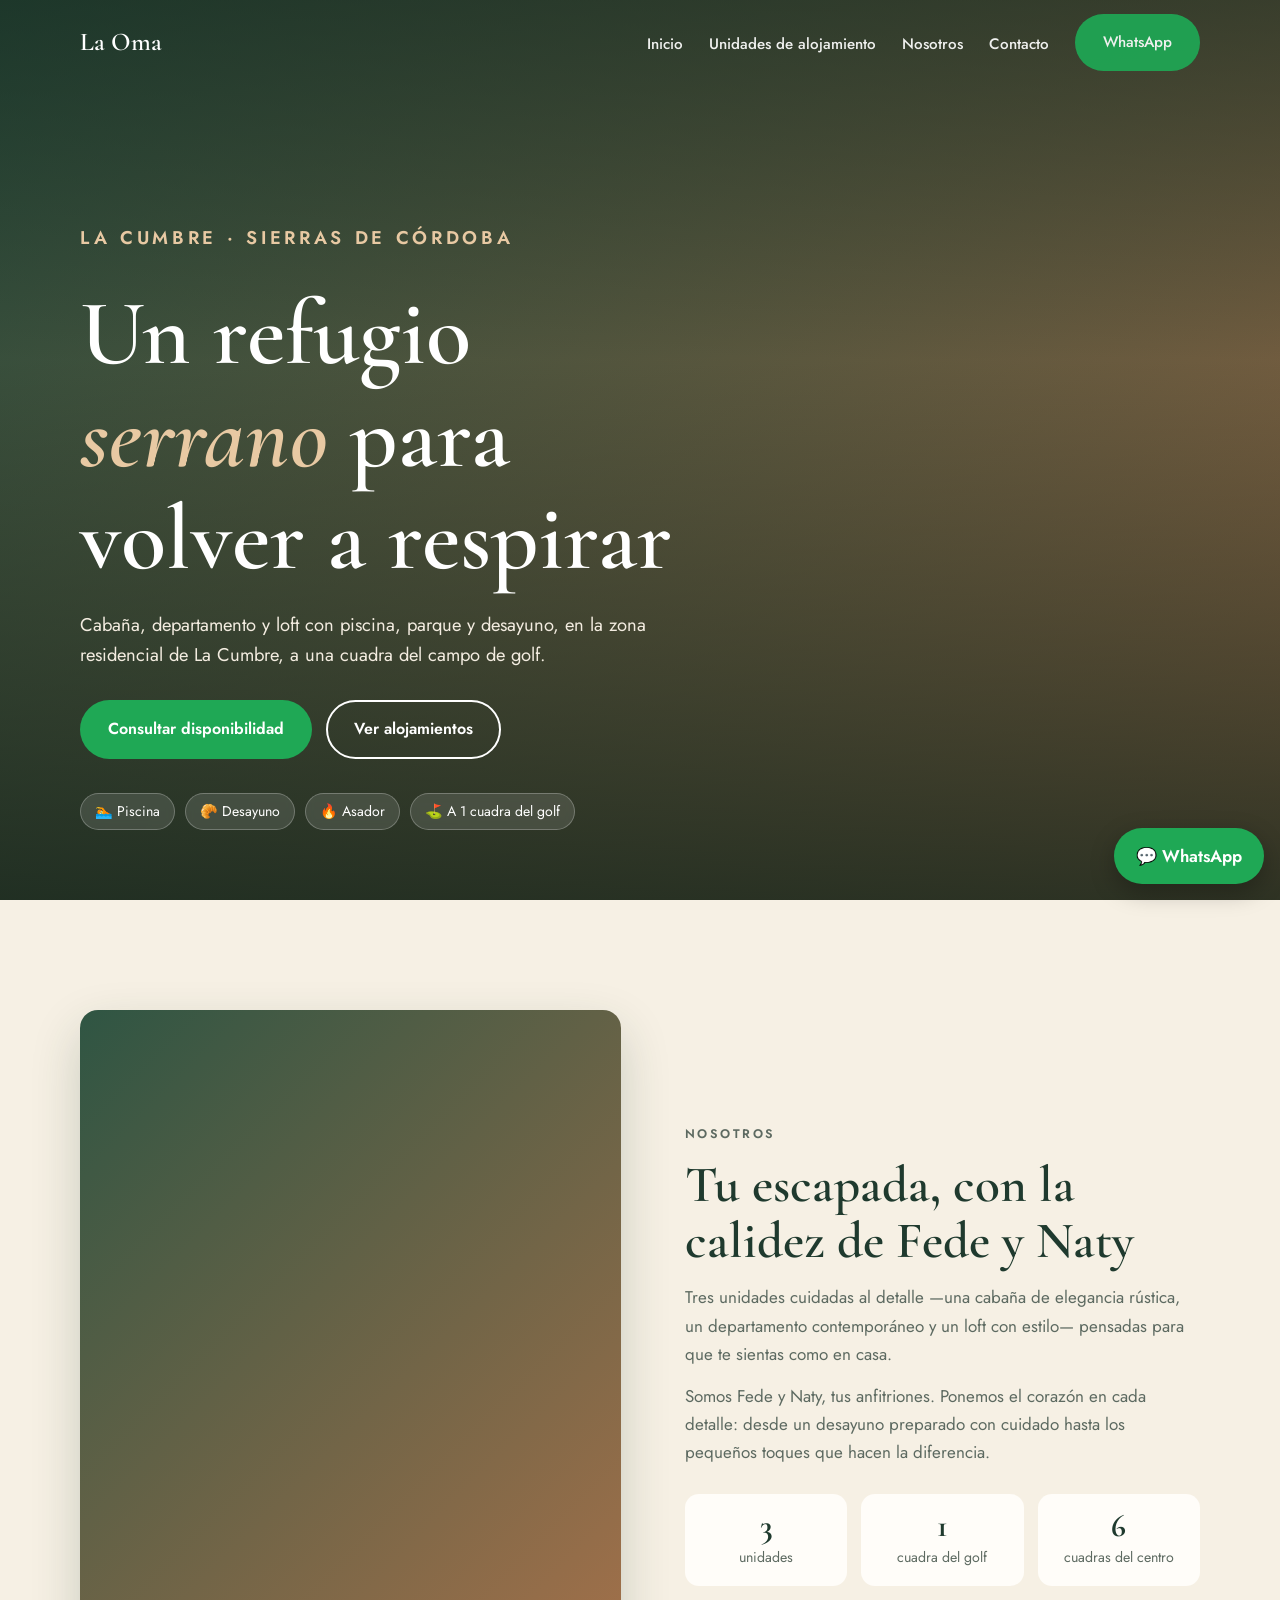
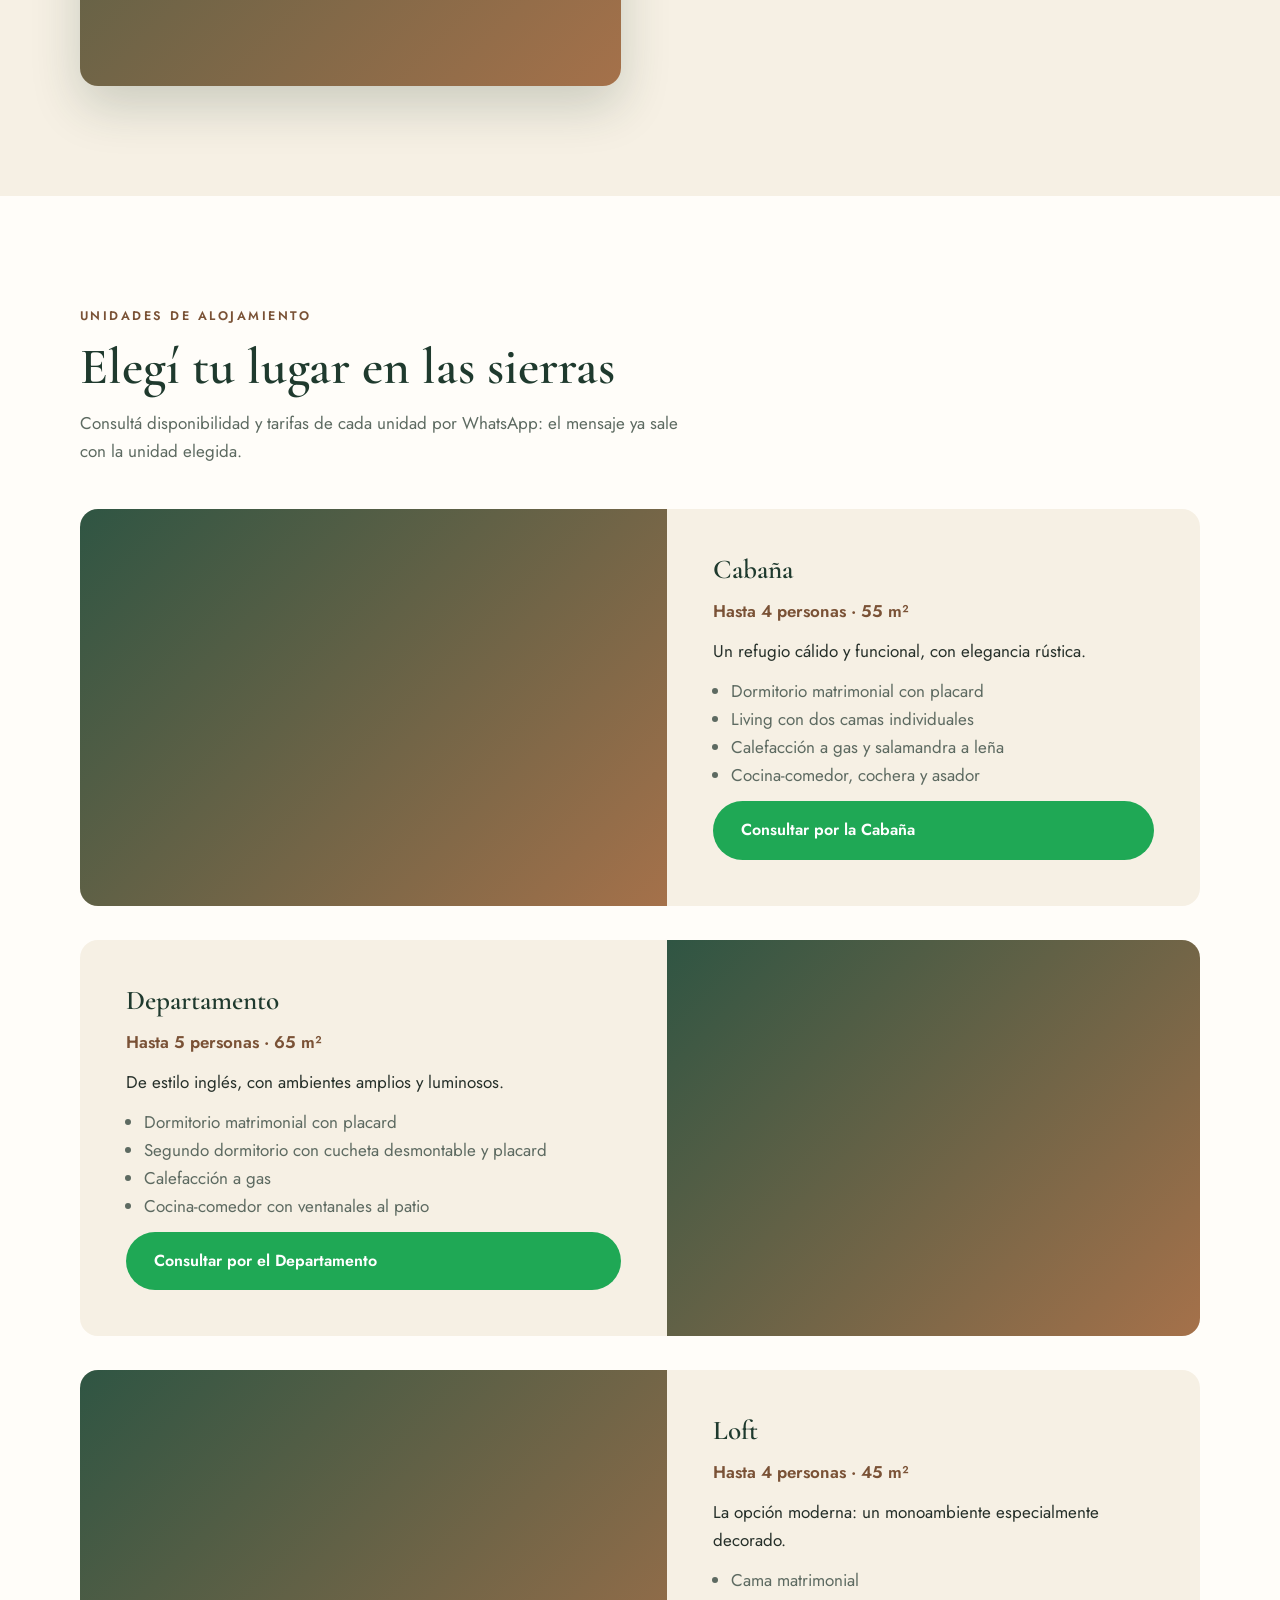
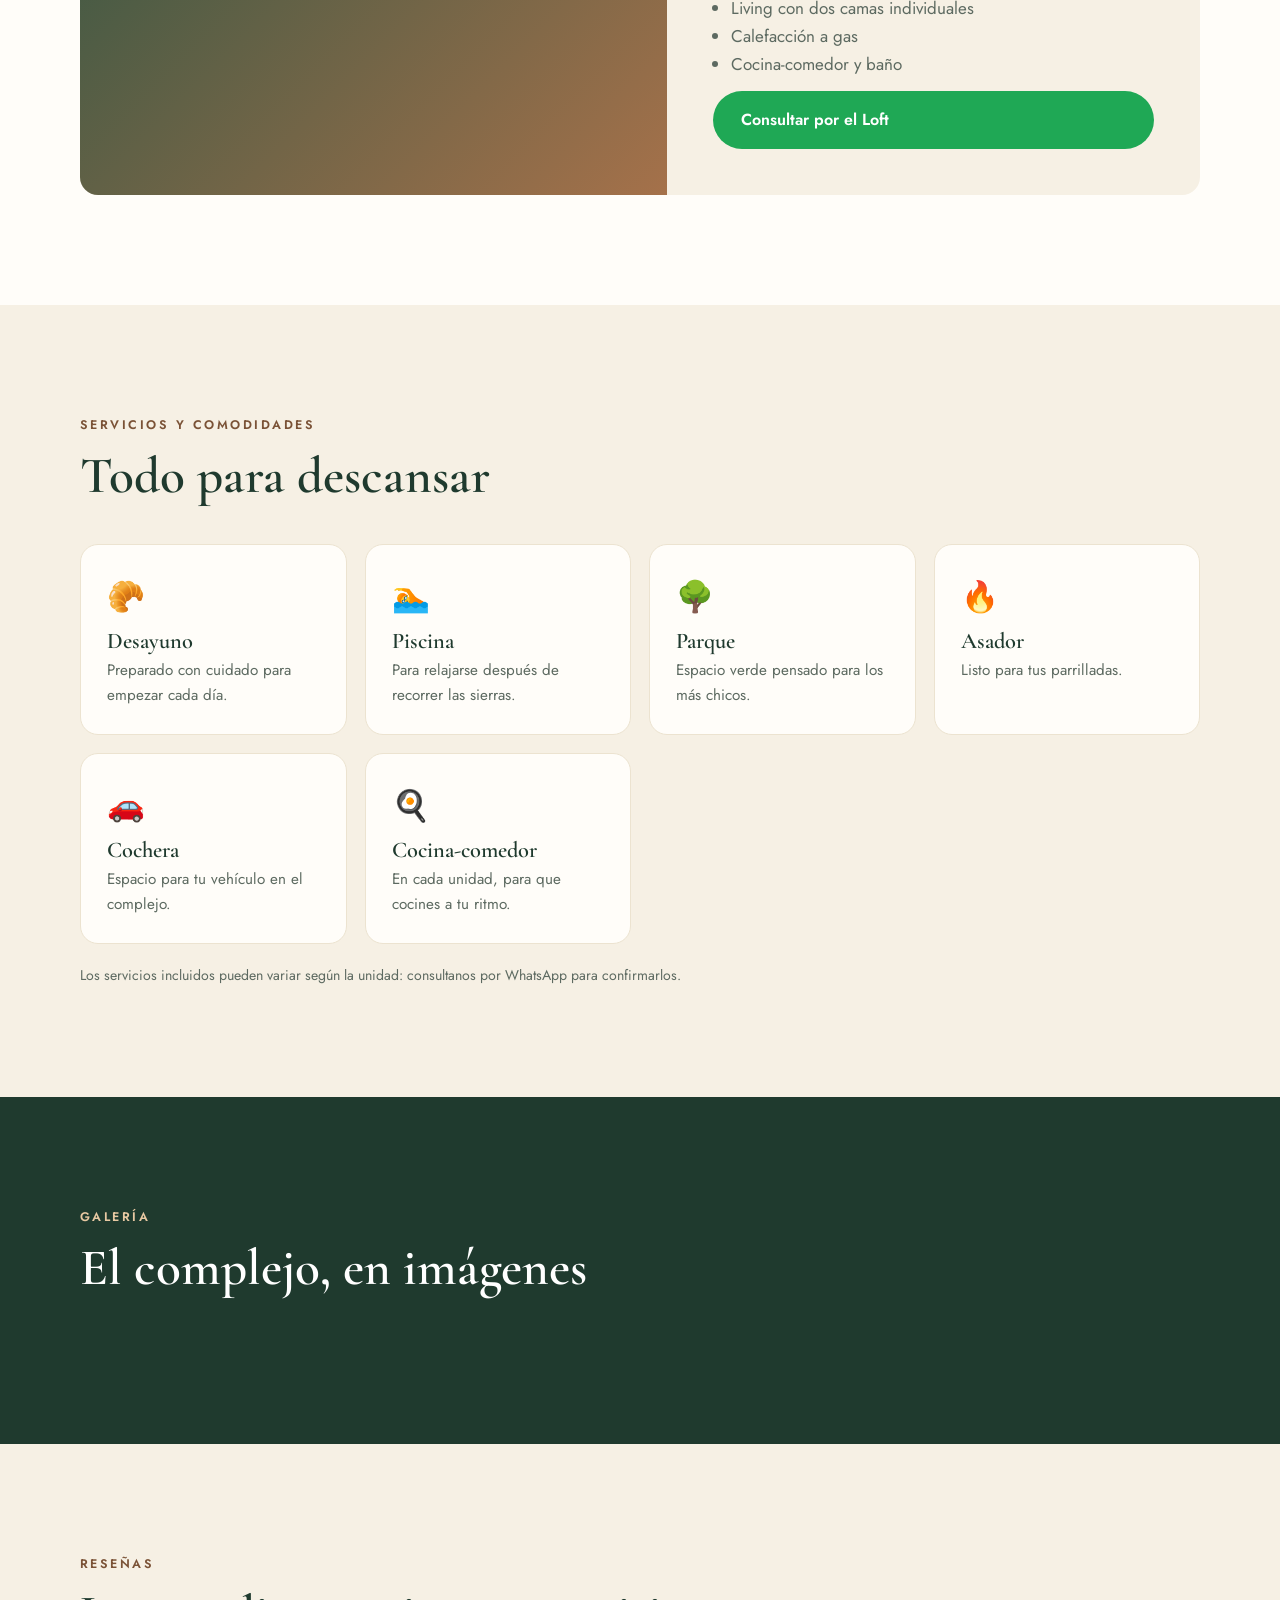
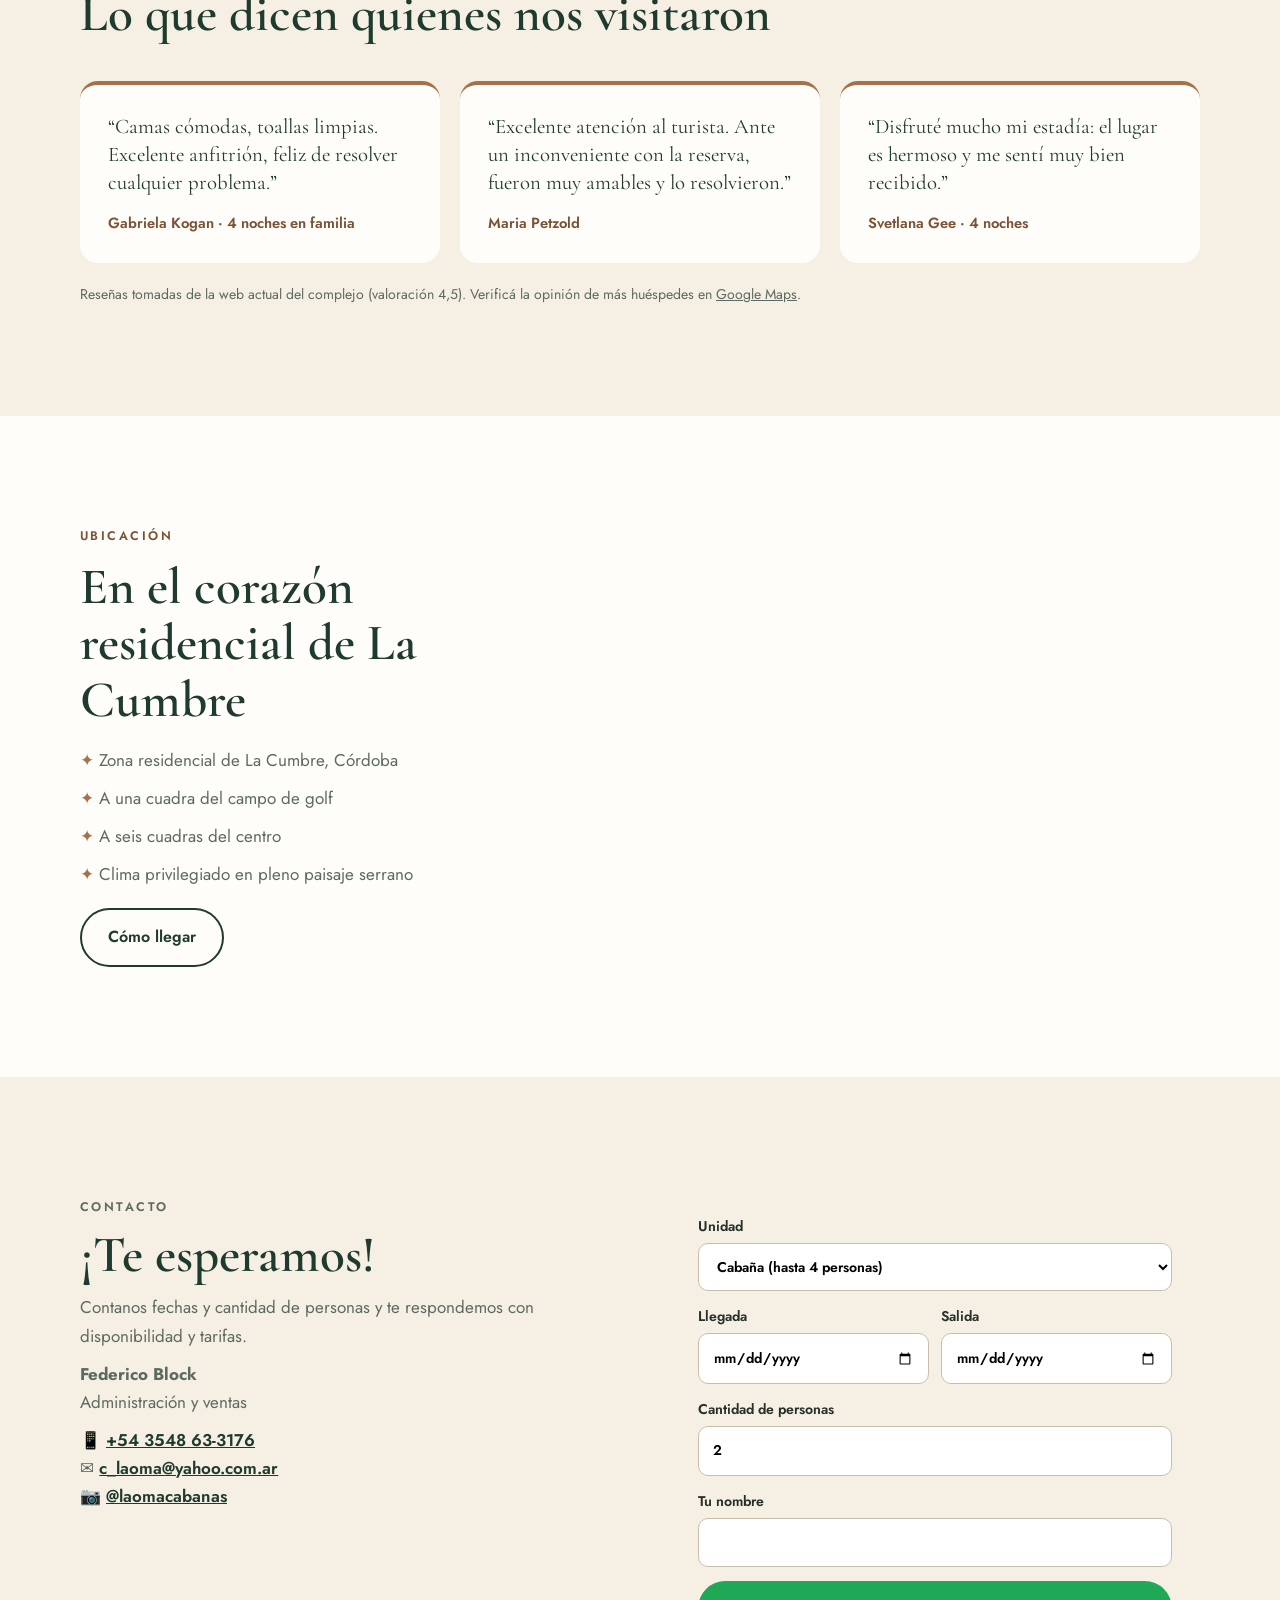
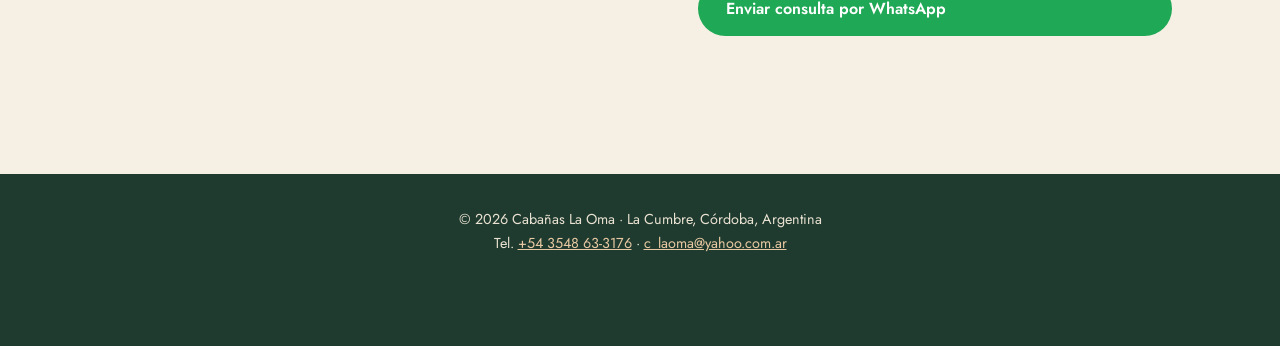
==== index.html @ 8ed92c82 "Add files via upload" ====
<!DOCTYPE html>
<html lang="es-AR">
<head>
<meta charset="utf-8">
<meta name="viewport" content="width=device-width, initial-scale=1">
<title>Cabañas La Oma | Cabañas, departamento y loft en La Cumbre, Córdoba</title>
<meta name="description" content="Cabañas La Oma: cabaña, departamento y loft con piscina, parque, asador y desayuno en La Cumbre, Sierras de Córdoba. A una cuadra del campo de golf. Consultá disponibilidad por WhatsApp.">
<link rel="canonical" href="https://www.xn--cabaaslaoma-4db.com/">
<meta name="theme-color" content="#1f3a2e">
<meta property="og:type" content="website"><meta property="og:locale" content="es_AR">
<meta property="og:title" content="Cabañas La Oma – La Cumbre, Córdoba">
<meta property="og:description" content="Un refugio serrano a una cuadra del golf. Cabaña, departamento y loft con piscina, parque y desayuno.">
<meta property="og:image" content="https://www.xn--cabaaslaoma-4db.com/images/img_4.jpg">
<link rel="preconnect" href="https://fonts.googleapis.com"><link rel="preconnect" href="https://fonts.gstatic.com" crossorigin>
<link href="https://fonts.googleapis.com/css2?family=Cormorant+Garamond:ital,wght@0,500;0,600;1,500&family=Jost:wght@400;500;600&display=swap" rel="stylesheet">
<script type="application/ld+json">
{"@context":"https://schema.org","@type":"LodgingBusiness","name":"Cabañas La Oma","url":"https://www.xn--cabaaslaoma-4db.com/","telephone":"+543548633176","email":"c_laoma@yahoo.com.ar","image":"https://www.xn--cabaaslaoma-4db.com/images/img_4.jpg","description":"Cabaña, departamento y loft con piscina, parque y desayuno en La Cumbre, Córdoba.","address":{"@type":"PostalAddress","addressLocality":"La Cumbre","addressRegion":"Córdoba","addressCountry":"AR"},"geo":{"@type":"GeoCoordinates","latitude":-30.98619,"longitude":-64.48727},"sameAs":["https://www.instagram.com/laomacabanas/"],"amenityFeature":[{"@type":"LocationFeatureSpecification","name":"Piscina","value":true},{"@type":"LocationFeatureSpecification","name":"Desayuno","value":true},{"@type":"LocationFeatureSpecification","name":"Parque para niños","value":true},{"@type":"LocationFeatureSpecification","name":"Asador","value":true},{"@type":"LocationFeatureSpecification","name":"Cochera","value":true}]}
</script>
<style>
:root{--forest:#1f3a2e;--forest2:#2f5543;--cream:#f6f0e4;--cream2:#ece3d0;--white:#fffdf9;--earth:#a5714a;--earth2:#7a5236;--ink:#26302a;--muted:#5d6a61;--r:18px;--serif:'Cormorant Garamond',Georgia,serif;--sans:'Jost',system-ui,-apple-system,Segoe UI,sans-serif}
@media(prefers-color-scheme:dark){:root{--cream:#f6f0e4;--white:#fffdf9;--ink:#26302a}}
*{box-sizing:border-box;margin:0}html{scroll-behavior:smooth;scroll-padding-top:70px}
body{font-family:var(--sans);color:var(--ink);background:var(--cream);line-height:1.65;font-size:17px;-webkit-font-smoothing:antialiased}
img{max-width:100%;display:block}a{color:inherit}
.wrap{width:min(1120px,100% - 40px);margin-inline:auto}
section{padding:clamp(56px,9vw,110px) 0}
h1,h2,h3{font-family:var(--serif);font-weight:600;line-height:1.1;color:var(--forest)}
h2{font-size:clamp(2.1rem,5vw,3.2rem)}h3{font-size:1.7rem}
.eyebrow{font-size:.78rem;letter-spacing:.2em;text-transform:uppercase;color:var(--earth2);font-weight:600;margin-bottom:12px}
.lead{color:var(--muted);max-width:60ch;margin-top:14px}
.skip{position:absolute;left:-999px;top:8px;background:var(--white);padding:8px 14px;border-radius:8px;z-index:100}.skip:focus{left:8px}
:focus-visible{outline:3px solid var(--earth);outline-offset:3px}
/* photo boxes w/ graceful fallback */
.ph{background:linear-gradient(135deg,var(--forest2),var(--earth));position:relative;overflow:hidden}
.ph img{width:100%;height:100%;object-fit:cover}
/* header */
header{position:fixed;inset:0 0 auto;z-index:50;transition:.3s;padding:14px 0}
header.solid{background:rgba(31,58,46,.96);backdrop-filter:blur(8px);padding:8px 0;box-shadow:0 2px 18px #0003}
.nav{display:flex;align-items:center;justify-content:space-between;color:#fff}
.brand{font-family:var(--serif);font-size:1.6rem;font-weight:600;text-decoration:none;color:#fff;display:flex;align-items:center;gap:10px}
.brand img{height:40px;width:auto}
.menu{display:flex;gap:26px;list-style:none;padding:0;align-items:center}
.menu a{text-decoration:none;font-size:.95rem;font-weight:500;color:#fff;opacity:.92}.menu a:hover{opacity:1;text-decoration:underline;text-underline-offset:6px}
.burger{display:none;background:none;border:0;color:#fff;font-size:1.9rem;cursor:pointer;padding:6px 10px}
.btn{display:inline-flex;align-items:center;gap:9px;padding:14px 26px;border-radius:999px;text-decoration:none;font-weight:600;font-size:1rem;border:2px solid transparent;cursor:pointer;font-family:inherit;transition:.25s}
.btn-wa{background:#1fa855;color:#fff}.btn-wa:hover{background:#178a45;transform:translateY(-2px)}
.btn-line{border-color:#fff;color:#fff}.btn-line:hover{background:#fff;color:var(--forest)}
.btn-dark{border-color:var(--forest);color:var(--forest)}.btn-dark:hover{background:var(--forest);color:#fff}
@media(max-width:820px){.burger{display:block}
.menu{position:fixed;inset:0 0 auto;top:0;background:var(--forest);flex-direction:column;padding:90px 0 36px;gap:20px;transform:translateY(-105%);transition:.35s;font-size:1.2rem}
.menu.open{transform:none}.menu a{font-size:1.2rem}.burger{position:relative;z-index:60}}
/* hero */
.hero{min-height:100svh;display:grid;align-items:end;color:#fff;padding:0;background:var(--forest)}
.hero .ph{position:absolute;inset:0}
.hero .ph::after{content:"";position:absolute;inset:0;background:linear-gradient(180deg,#11231a99 0%,#11231a33 40%,#11231acc 100%)}
.hero .wrap{position:relative;padding:130px 0 70px}
.hero h1{color:#fff;font-size:clamp(2.8rem,9vw,5.8rem);max-width:14ch}
.hero h1 em{color:#e8c9a3}
.hero p{max-width:52ch;margin:20px 0 30px;font-size:1.15rem;color:#f3ece0}
.cta{display:flex;flex-wrap:wrap;gap:14px}
.badges{display:flex;flex-wrap:wrap;gap:10px;margin-top:34px;font-size:.88rem}
.badges span{background:#ffffff1f;border:1px solid #ffffff40;padding:6px 14px;border-radius:99px;backdrop-filter:blur(4px)}
/* about */
.about{display:grid;grid-template-columns:1.05fr 1fr;gap:clamp(28px,5vw,70px);align-items:center}
.about .ph{border-radius:var(--r);aspect-ratio:4/5;box-shadow:0 20px 50px #1f3a2e33}
.about p{margin-top:14px;color:var(--muted)}
.facts{display:grid;grid-template-columns:repeat(3,1fr);gap:14px;margin-top:28px}
.facts div{background:var(--white);border-radius:14px;padding:16px;text-align:center}
.facts b{display:block;font-family:var(--serif);font-size:2rem;color:var(--forest);line-height:1}
.facts small{color:var(--muted)}
@media(max-width:820px){.about{grid-template-columns:1fr}.about .ph{aspect-ratio:4/3}}
/* units */
.units{background:var(--white)}
.ugrid{display:grid;gap:34px;margin-top:44px}
.unit{display:grid;grid-template-columns:1.1fr 1fr;background:var(--cream);border-radius:var(--r);overflow:hidden}
.unit:nth-child(even) .ph{order:2}
.unit .ph{min-height:340px}
.unit .body{padding:clamp(24px,4vw,46px);display:flex;flex-direction:column;gap:12px;justify-content:center}
.chips{display:flex;flex-wrap:wrap;gap:8px;list-style:none;padding:0}
.chips li{background:var(--white);border:1px solid var(--cream2);border-radius:99px;padding:4px 13px;font-size:.88rem}
.cap{font-weight:600;color:var(--earth2)}
.unit ul.feat{padding-left:18px;color:var(--muted)}
@media(max-width:820px){.unit{grid-template-columns:1fr}.unit:nth-child(even) .ph{order:0}.unit .ph{min-height:250px}}
/* services */
.sgrid{display:grid;grid-template-columns:repeat(auto-fit,minmax(210px,1fr));gap:18px;margin-top:40px}
.s{background:var(--white);border-radius:var(--r);padding:26px;border:1px solid var(--cream2)}
.s i{font-style:normal;font-size:1.9rem;display:block;margin-bottom:8px}
.s h3{font-size:1.4rem;margin-bottom:4px}.s p{color:var(--muted);font-size:.95rem}
/* gallery */
.gal{background:var(--forest);color:#fff}.gal h2{color:#fff}.gal .eyebrow{color:#e8c9a3}
.ggrid{columns:3 220px;column-gap:14px;margin-top:38px}
.ggrid button{display:block;width:100%;margin:0 0 14px;padding:0;border:0;border-radius:14px;overflow:hidden;cursor:zoom-in;break-inside:avoid;min-height:150px;transition:.3s}
.ggrid button:hover{transform:scale(1.02)}
.ggrid img{width:100%;height:auto}
.lb{position:fixed;inset:0;background:#0b1510f2;z-index:200;display:none;align-items:center;justify-content:center;padding:20px}
.lb.on{display:flex}.lb img{max-height:86vh;max-width:100%;border-radius:10px}
.lb button{position:absolute;background:#ffffff22;color:#fff;border:0;width:50px;height:50px;border-radius:50%;font-size:1.6rem;cursor:pointer}
.lb .x{top:16px;right:16px}.lb .p{left:12px}.lb .n{right:12px}
/* reviews */
.rgrid{display:grid;grid-template-columns:repeat(auto-fit,minmax(260px,1fr));gap:20px;margin-top:38px}
blockquote{background:var(--white);border-radius:var(--r);padding:28px;border-top:4px solid var(--earth)}
blockquote p{font-family:var(--serif);font-size:1.3rem;line-height:1.35;color:var(--forest)}
blockquote cite{display:block;margin-top:14px;font-style:normal;font-weight:600;font-size:.92rem;color:var(--earth2)}
.note{font-size:.88rem;color:var(--muted);margin-top:20px}
/* location + contact */
.loc{display:grid;grid-template-columns:1fr 1.2fr;gap:36px;align-items:stretch}
.loc iframe{width:100%;min-height:380px;height:100%;border:0;border-radius:var(--r)}
.loc ul{list-style:none;padding:0;margin-top:18px;display:grid;gap:10px;color:var(--muted)}
.loc li::before{content:"✦ ";color:var(--earth)}
@media(max-width:820px){.loc{grid-template-columns:1fr}}
.contact{background:var(--white)}
.cwrap{display:grid;grid-template-columns:1fr 1fr;gap:clamp(28px,5vw,60px)}
form{display:grid;gap:14px;background:var(--cream);padding:28px;border-radius:var(--r)}
label{font-size:.88rem;font-weight:600;display:grid;gap:5px}
input,select{font:inherit;padding:12px 14px;border:1px solid #c9bfa9;border-radius:10px;background:#fff;width:100%}
.row{display:grid;grid-template-columns:1fr 1fr;gap:12px}
.info p{margin:10px 0;color:var(--muted)}.info a{color:var(--forest);font-weight:600}
@media(max-width:820px){.cwrap{grid-template-columns:1fr}}
footer{background:var(--forest);color:#e9e2d2;padding:34px 0 90px;text-align:center;font-size:.9rem}
footer a{color:#e8c9a3}
.fab{position:fixed;right:16px;bottom:16px;z-index:60;background:#1fa855;color:#fff;border-radius:99px;padding:14px 22px;font-weight:600;text-decoration:none;box-shadow:0 8px 24px #0004;display:flex;gap:8px;align-items:center}
/* reveal */
.rv{opacity:0;transform:translateY(24px);transition:opacity .8s,transform .8s}.rv.in{opacity:1;transform:none}
@media(prefers-reduced-motion:reduce){*{transition:none!important;scroll-behavior:auto!important}.rv{opacity:1;transform:none}}
</style>
</head>
<body>
<a class="skip" href="#main">Saltar al contenido</a>
<header id="hd"><div class="wrap nav">
<a class="brand" href="#inicio" aria-label="Cabañas La Oma, inicio"><img src="images/img_15.png" alt="" onerror="this.remove()">La Oma</a>
<button class="burger" id="bg" aria-label="Abrir menú" aria-expanded="false" aria-controls="mn">☰</button>
<ul class="menu" id="mn">
<li><a href="#inicio">Inicio</a></li><li><a href="#unidades">Unidades de alojamiento</a></li><li><a href="#nosotros">Nosotros</a></li><li><a href="#contacto">Contacto</a></li>
<li><a class="btn btn-wa" data-wa="Hola! Quisiera recibir información sobre Cabañas La Oma." href="#">WhatsApp</a></li>
</ul></div></header>

<main id="main">
<section class="hero" id="inicio">
<div class="ph"><img src="images/img_4.jpg" alt="Paisaje serrano de Cabañas La Oma en La Cumbre, Córdoba" fetchpriority="high" onerror="this.remove()"></div>
<div class="wrap">
<p class="eyebrow" style="color:#e8c9a3">La Cumbre · Sierras de Córdoba</p>
<h1>Un refugio <em>serrano</em> para volver a respirar</h1>
<p>Cabaña, departamento y loft con piscina, parque y desayuno, en la zona residencial de La Cumbre, a una cuadra del campo de golf.</p>
<div class="cta"><a class="btn btn-wa" data-wa="Hola! Quisiera consultar disponibilidad y tarifas en Cabañas La Oma." href="#">Consultar disponibilidad</a><a class="btn btn-line" href="#unidades">Ver alojamientos</a></div>
<div class="badges"><span>🏊 Piscina</span><span>🥐 Desayuno</span><span>🔥 Asador</span><span>⛳ A 1 cuadra del golf</span></div>
</div></section>

<section id="nosotros"><div class="wrap about">
<div class="ph rv"><img src="images/img_5.jpg" alt="Vista aérea del complejo Cabañas La Oma" loading="lazy" onerror="this.remove()"></div>
<div class="rv"><p class="eyebrow">Nosotros</p><h2>Tu escapada, con la calidez de Fede y Naty</h2>
<p>Tres unidades cuidadas al detalle —una cabaña de elegancia rústica, un departamento contemporáneo y un loft con estilo— pensadas para que te sientas como en casa.</p>
<p>Somos Fede y Naty, tus anfitriones. Ponemos el corazón en cada detalle: desde un desayuno preparado con cuidado hasta los pequeños toques que hacen la diferencia.</p>
<div class="facts"><div><b>3</b><small>unidades</small></div><div><b>1</b><small>cuadra del golf</small></div><div><b>6</b><small>cuadras del centro</small></div></div>
</div></div></section>

<section class="units" id="unidades"><div class="wrap">
<p class="eyebrow">Unidades de alojamiento</p><h2>Elegí tu lugar en las sierras</h2>
<p class="lead">Consultá disponibilidad y tarifas de cada unidad por WhatsApp: el mensaje ya sale con la unidad elegida.</p>
<div class="ugrid">
<article class="unit rv"><div class="ph"><img src="images/img_26.png" alt="Cabaña de Cabañas La Oma" loading="lazy" onerror="this.remove()"></div><div class="body">
<h3>Cabaña</h3><p class="cap">Hasta 4 personas · 55 m²</p>
<p>Un refugio cálido y funcional, con elegancia rústica.</p>
<ul class="feat"><li>Dormitorio matrimonial con placard</li><li>Living con dos camas individuales</li><li>Calefacción a gas y salamandra a leña</li><li>Cocina-comedor, cochera y asador</li></ul>
<a class="btn btn-wa" data-wa="Hola! Quisiera consultar disponibilidad y tarifas de la CABAÑA (hasta 4 personas) en La Oma." href="#">Consultar por la Cabaña</a></div></article>
<article class="unit rv"><div class="ph"><img src="images/img_30.png" alt="Departamento de Cabañas La Oma" loading="lazy" onerror="this.remove()"></div><div class="body">
<h3>Departamento</h3><p class="cap">Hasta 5 personas · 65 m²</p>
<p>De estilo inglés, con ambientes amplios y luminosos.</p>
<ul class="feat"><li>Dormitorio matrimonial con placard</li><li>Segundo dormitorio con cucheta desmontable y placard</li><li>Calefacción a gas</li><li>Cocina-comedor con ventanales al patio</li></ul>
<a class="btn btn-wa" data-wa="Hola! Quisiera consultar disponibilidad y tarifas del DEPARTAMENTO (hasta 5 personas) en La Oma." href="#">Consultar por el Departamento</a></div></article>
<article class="unit rv"><div class="ph"><img src="images/img_34.png" alt="Loft de Cabañas La Oma" loading="lazy" onerror="this.remove()"></div><div class="body">
<h3>Loft</h3><p class="cap">Hasta 4 personas · 45 m²</p>
<p>La opción moderna: un monoambiente especialmente decorado.</p>
<ul class="feat"><li>Cama matrimonial</li><li>Living con dos camas individuales</li><li>Calefacción a gas</li><li>Cocina-comedor y baño</li></ul>
<a class="btn btn-wa" data-wa="Hola! Quisiera consultar disponibilidad y tarifas del LOFT (hasta 4 personas) en La Oma." href="#">Consultar por el Loft</a></div></article>
</div></div></section>

<section><div class="wrap"><p class="eyebrow">Servicios y comodidades</p><h2>Todo para descansar</h2>
<div class="sgrid rv">
<div class="s"><i>🥐</i><h3>Desayuno</h3><p>Preparado con cuidado para empezar cada día.</p></div>
<div class="s"><i>🏊</i><h3>Piscina</h3><p>Para relajarse después de recorrer las sierras.</p></div>
<div class="s"><i>🌳</i><h3>Parque</h3><p>Espacio verde pensado para los más chicos.</p></div>
<div class="s"><i>🔥</i><h3>Asador</h3><p>Listo para tus parrilladas.</p></div>
<div class="s"><i>🚗</i><h3>Cochera</h3><p>Espacio para tu vehículo en el complejo.</p></div>
<div class="s"><i>🍳</i><h3>Cocina-comedor</h3><p>En cada unidad, para que cocines a tu ritmo.</p></div>
</div><p class="note">Los servicios incluidos pueden variar según la unidad: consultanos por WhatsApp para confirmarlos.</p></div></section>

<section class="gal"><div class="wrap"><p class="eyebrow">Galería</p><h2>El complejo, en imágenes</h2>
<div class="ggrid" id="gg">
<button class="ph" aria-label="Ampliar foto 1"><img src="images/img_7.png" alt="Exterior del complejo La Oma" loading="lazy" onerror="this.closest('button').remove()"></button>
<button class="ph" aria-label="Ampliar foto 2"><img src="images/img_8.jpg" alt="Exterior del complejo La Oma" loading="lazy" onerror="this.closest('button').remove()"></button>
<button class="ph" aria-label="Ampliar foto 3"><img src="images/img_6.jpg" alt="Vista aérea del complejo La Oma" loading="lazy" onerror="this.closest('button').remove()"></button>
<button class="ph" aria-label="Ampliar foto 4"><img src="images/img_27.png" alt="Exterior del complejo La Oma" loading="lazy" onerror="this.closest('button').remove()"></button>
<button class="ph" aria-label="Ampliar foto 5"><img src="images/img_29.png" alt="Exterior del complejo La Oma" loading="lazy" onerror="this.closest('button').remove()"></button>
<button class="ph" aria-label="Ampliar foto 6"><img src="images/img_41.png" alt="Exterior del complejo La Oma" loading="lazy" onerror="this.closest('button').remove()"></button>
<button class="ph" aria-label="Ampliar foto 7"><img src="images/img_42.png" alt="Exterior del complejo La Oma" loading="lazy" onerror="this.closest('button').remove()"></button>
<button class="ph" aria-label="Ampliar foto 8"><img src="images/img_43.png" alt="Exterior del complejo La Oma" loading="lazy" onerror="this.closest('button').remove()"></button>
<button class="ph" aria-label="Ampliar foto 9"><img src="images/img_44.png" alt="Exterior del complejo La Oma" loading="lazy" onerror="this.closest('button').remove()"></button>
<button class="ph" aria-label="Ampliar foto 10"><img src="images/img_45.png" alt="Exterior del complejo La Oma" loading="lazy" onerror="this.closest('button').remove()"></button>
</div></div></section>

<section><div class="wrap"><p class="eyebrow">Reseñas</p><h2>Lo que dicen quienes nos visitaron</h2>
<div class="rgrid">
<blockquote class="rv"><p>“Camas cómodas, toallas limpias. Excelente anfitrión, feliz de resolver cualquier problema.”</p><cite>Gabriela Kogan · 4 noches en familia</cite></blockquote>
<blockquote class="rv"><p>“Excelente atención al turista. Ante un inconveniente con la reserva, fueron muy amables y lo resolvieron.”</p><cite>Maria Petzold</cite></blockquote>
<blockquote class="rv"><p>“Disfruté mucho mi estadía: el lugar es hermoso y me sentí muy bien recibido.”</p><cite>Svetlana Gee · 4 noches</cite></blockquote>
</div>
<p class="note">Reseñas tomadas de la web actual del complejo (valoración 4,5). Verificá la opinión de más huéspedes en <a href="https://www.google.com/maps/search/?api=1&query=Caba%C3%B1as+La+Oma+La+Cumbre" target="_blank" rel="noopener">Google Maps</a>.</p></div></section>

<section class="contact" id="ubicacion"><div class="wrap loc">
<div class="rv"><p class="eyebrow">Ubicación</p><h2>En el corazón residencial de La Cumbre</h2>
<ul><li>Zona residencial de La Cumbre, Córdoba</li><li>A una cuadra del campo de golf</li><li>A seis cuadras del centro</li><li>Clima privilegiado en pleno paisaje serrano</li></ul>
<p style="margin-top:20px"><a class="btn btn-dark" target="_blank" rel="noopener" href="https://www.google.com/maps/search/?api=1&query=-30.98619,-64.48727">Cómo llegar</a></p></div>
<iframe title="Mapa de Cabañas La Oma en La Cumbre" loading="lazy" referrerpolicy="no-referrer-when-downgrade" src="https://www.google.com/maps/embed?pb=!1m18!1m12!1m3!1d2828.095660672877!2d-64.48727152512491!3d-30.98619107558556!2m3!1f0!2f0!3f0!3m2!1i1024!2i768!4f13.1!3m3!1m2!1s0x942d856a2cca9305%3A0x5fa5d8c02deee60a!2sCaba%C3%B1as%20La%20Oma!5e1!3m2!1ses!2ses"></iframe>
</div></section>

<section id="contacto"><div class="wrap cwrap">
<div class="info rv"><p class="eyebrow">Contacto</p><h2>¡Te esperamos!</h2>
<p class="lead">Contanos fechas y cantidad de personas y te respondemos con disponibilidad y tarifas.</p>
<p><b>Federico Block</b><br>Administración y ventas</p>
<p>📱 <a href="https://wa.me/543548633176">+54 3548 63-3176</a><br>✉️ <a href="mailto:c_laoma@yahoo.com.ar">c_laoma@yahoo.com.ar</a><br>📷 <a href="https://www.instagram.com/laomacabanas/" target="_blank" rel="noopener">@laomacabanas</a></p></div>
<form id="f" class="rv">
<label>Unidad<select id="u"><option>Cabaña (hasta 4 personas)</option><option>Departamento (hasta 5 personas)</option><option>Loft (hasta 4 personas)</option><option>Todavía no sé / quiero que me asesoren</option></select></label>
<div class="row"><label>Llegada<input type="date" id="d1"></label><label>Salida<input type="date" id="d2"></label></div>
<label>Cantidad de personas<input type="number" id="pp" min="1" max="5" value="2"></label>
<label>Tu nombre<input type="text" id="nm" autocomplete="name"></label>
<button class="btn btn-wa" type="submit">Enviar consulta por WhatsApp</button>
</form></div></section>
</main>

<footer><div class="wrap"><p>© <span id="y"></span> Cabañas La Oma · La Cumbre, Córdoba, Argentina</p>
<p>Tel. <a href="tel:+543548633176">+54 3548 63-3176</a> · <a href="mailto:c_laoma@yahoo.com.ar">c_laoma@yahoo.com.ar</a></p></div></footer>

<a class="fab" data-wa="Hola! Quisiera recibir información por las cabañas." href="#" aria-label="Escribinos por WhatsApp">💬 WhatsApp</a>
<div class="lb" id="lb" role="dialog" aria-modal="true" aria-label="Galería ampliada"><button class="x" aria-label="Cerrar">×</button><button class="p" aria-label="Anterior">‹</button><img alt="" id="li"><button class="n" aria-label="Siguiente">›</button></div>

<script>
(function(){
var N="543548633176",$=function(s,c){return(c||document).querySelector(s)},$$=function(s,c){return[].slice.call((c||document).querySelectorAll(s))};
function wa(t){return"https://wa.me/"+N+"?text="+encodeURIComponent(t)}
$$("[data-wa]").forEach(function(a){a.href=wa(a.dataset.wa);a.target="_blank";a.rel="noopener"});
$("#y").textContent=new Date().getFullYear();
var hd=$("#hd");function sc(){hd.classList.toggle("solid",scrollY>40)}sc();addEventListener("scroll",sc,{passive:true});
var bg=$("#bg"),mn=$("#mn");
function tg(o){mn.classList.toggle("open",o);bg.setAttribute("aria-expanded",o);bg.textContent=o?"✕":"☰"}
bg.onclick=function(){tg(!mn.classList.contains("open"))};$$("a",mn).forEach(function(a){a.addEventListener("click",function(){tg(false)})});
if("IntersectionObserver"in window){var io=new IntersectionObserver(function(e){e.forEach(function(x){if(x.isIntersecting){x.target.classList.add("in");io.unobserve(x.target)}})},{threshold:.12});$$(".rv").forEach(function(e){io.observe(e)})}else $$(".rv").forEach(function(e){e.classList.add("in")});
/* form */
var t=new Date().toISOString().slice(0,10);$("#d1").min=t;$("#d2").min=t;
$("#d1").onchange=function(){$("#d2").min=this.value||t};
function fd(v){if(!v)return"a definir";var p=v.split("-");return p[2]+"/"+p[1]+"/"+p[0]}
$("#f").onsubmit=function(e){e.preventDefault();
var m="Hola! Soy "+($("#nm").value||"un/a futuro/a huésped")+". Quisiera consultar disponibilidad y tarifas para: "+$("#u").value+". Llegada: "+fd($("#d1").value)+". Salida: "+fd($("#d2").value)+". Personas: "+$("#pp").value+".";
window.open(wa(m),"_blank","noopener")};
/* lightbox */
var imgs=$$("#gg img"),i=0,lb=$("#lb"),li=$("#li");
function show(n){i=(n+imgs.length)%imgs.length;li.src=imgs[i].src;li.alt=imgs[i].alt}
$$("#gg button").forEach(function(b){b.onclick=function(){imgs=$$("#gg img");show(imgs.indexOf($("img",b)));lb.classList.add("on");$(".x",lb).focus()}});
function cl(){lb.classList.remove("on")}
$(".x",lb).onclick=cl;$(".p",lb).onclick=function(){show(i-1)};$(".n",lb).onclick=function(){show(i+1)};
lb.onclick=function(e){if(e.target===lb)cl()};
addEventListener("keydown",function(e){if(!lb.classList.contains("on"))return;if(e.key==="Escape")cl();if(e.key==="ArrowLeft")show(i-1);if(e.key==="ArrowRight")show(i+1)});
})();
</script>
</body>
</html>
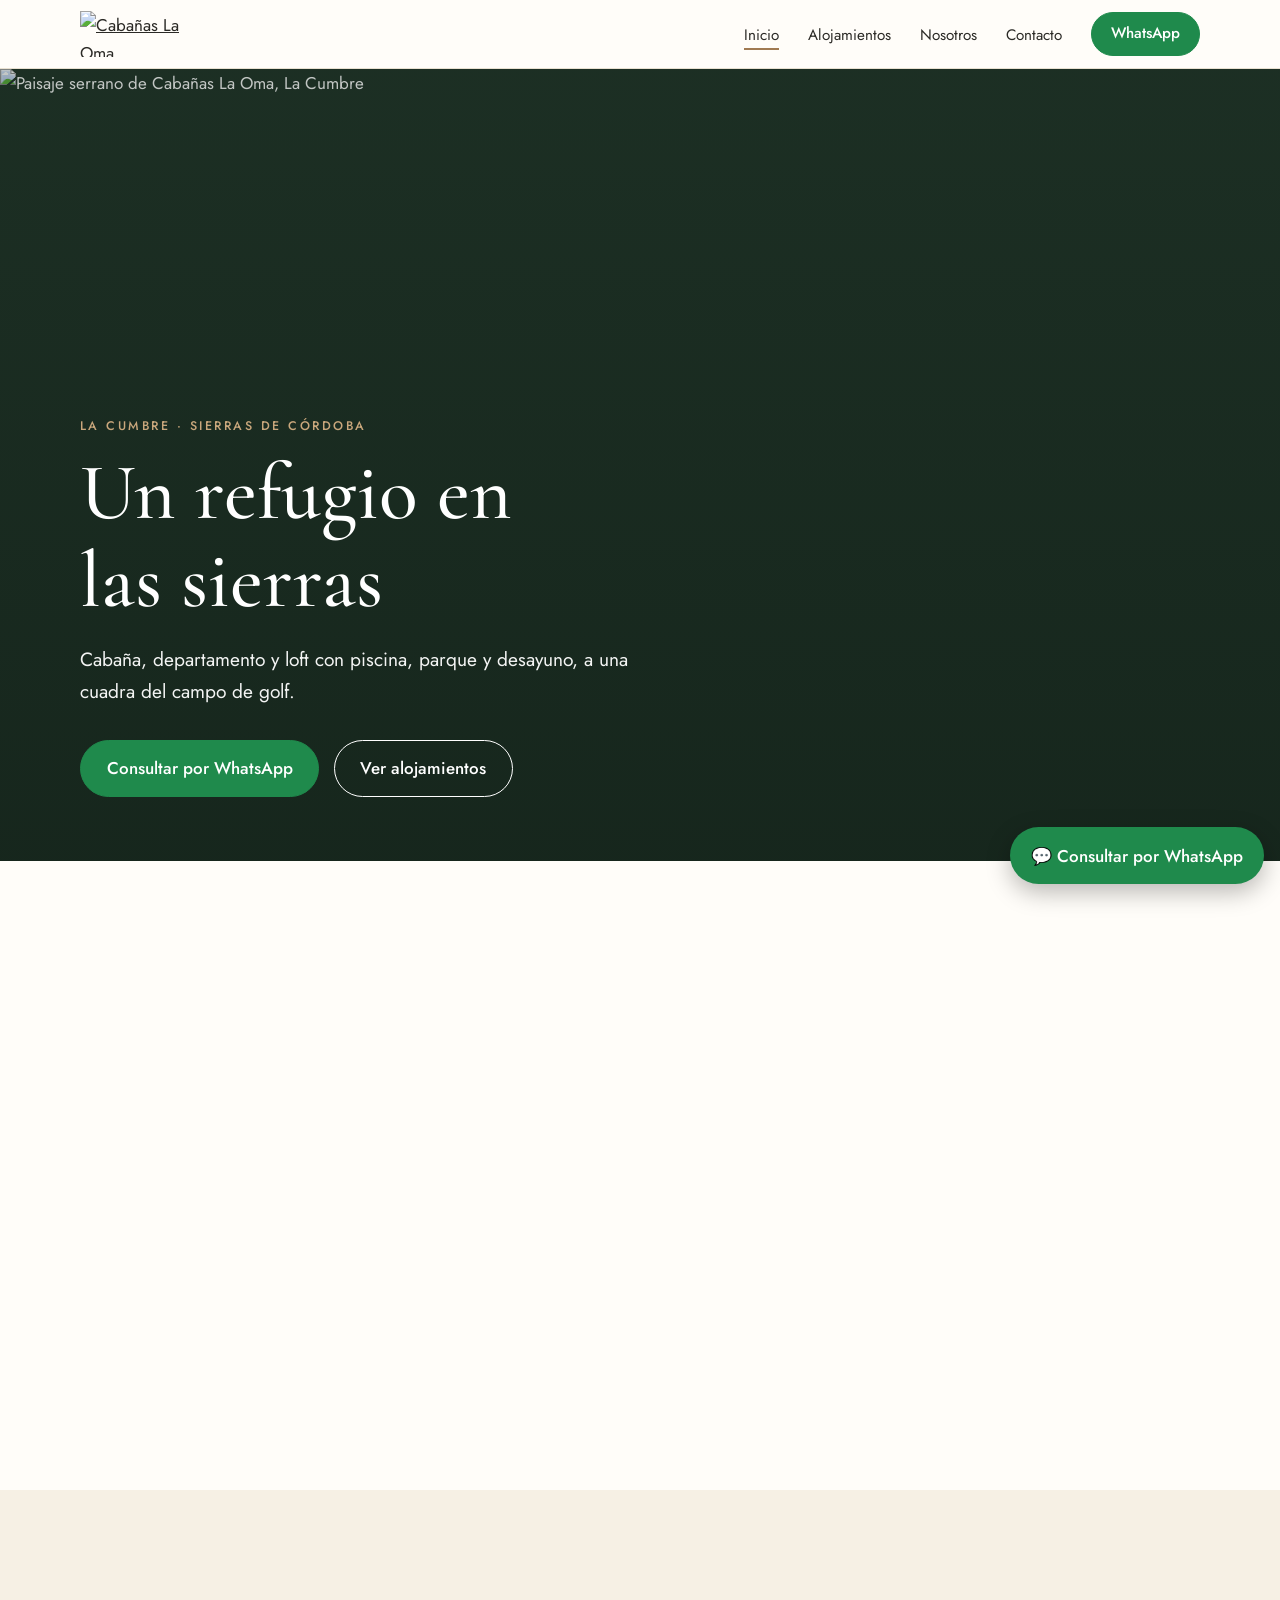
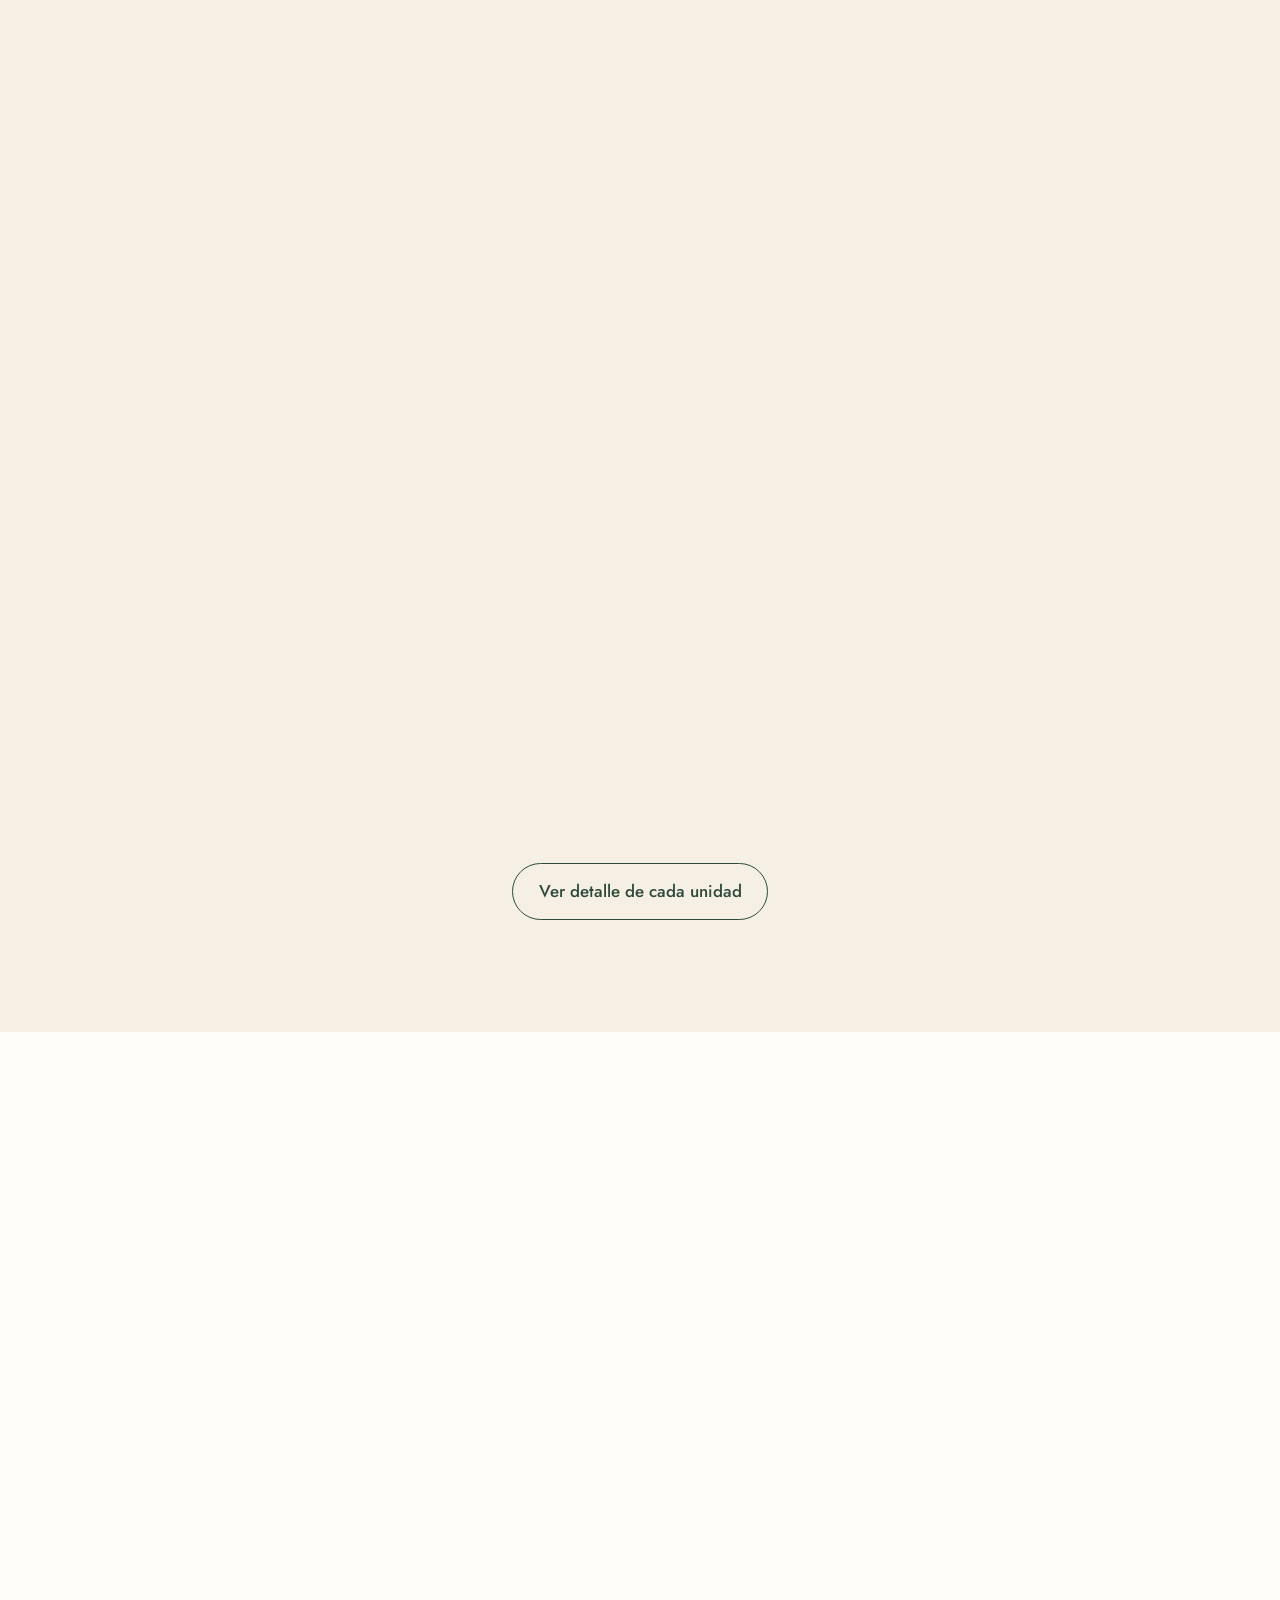
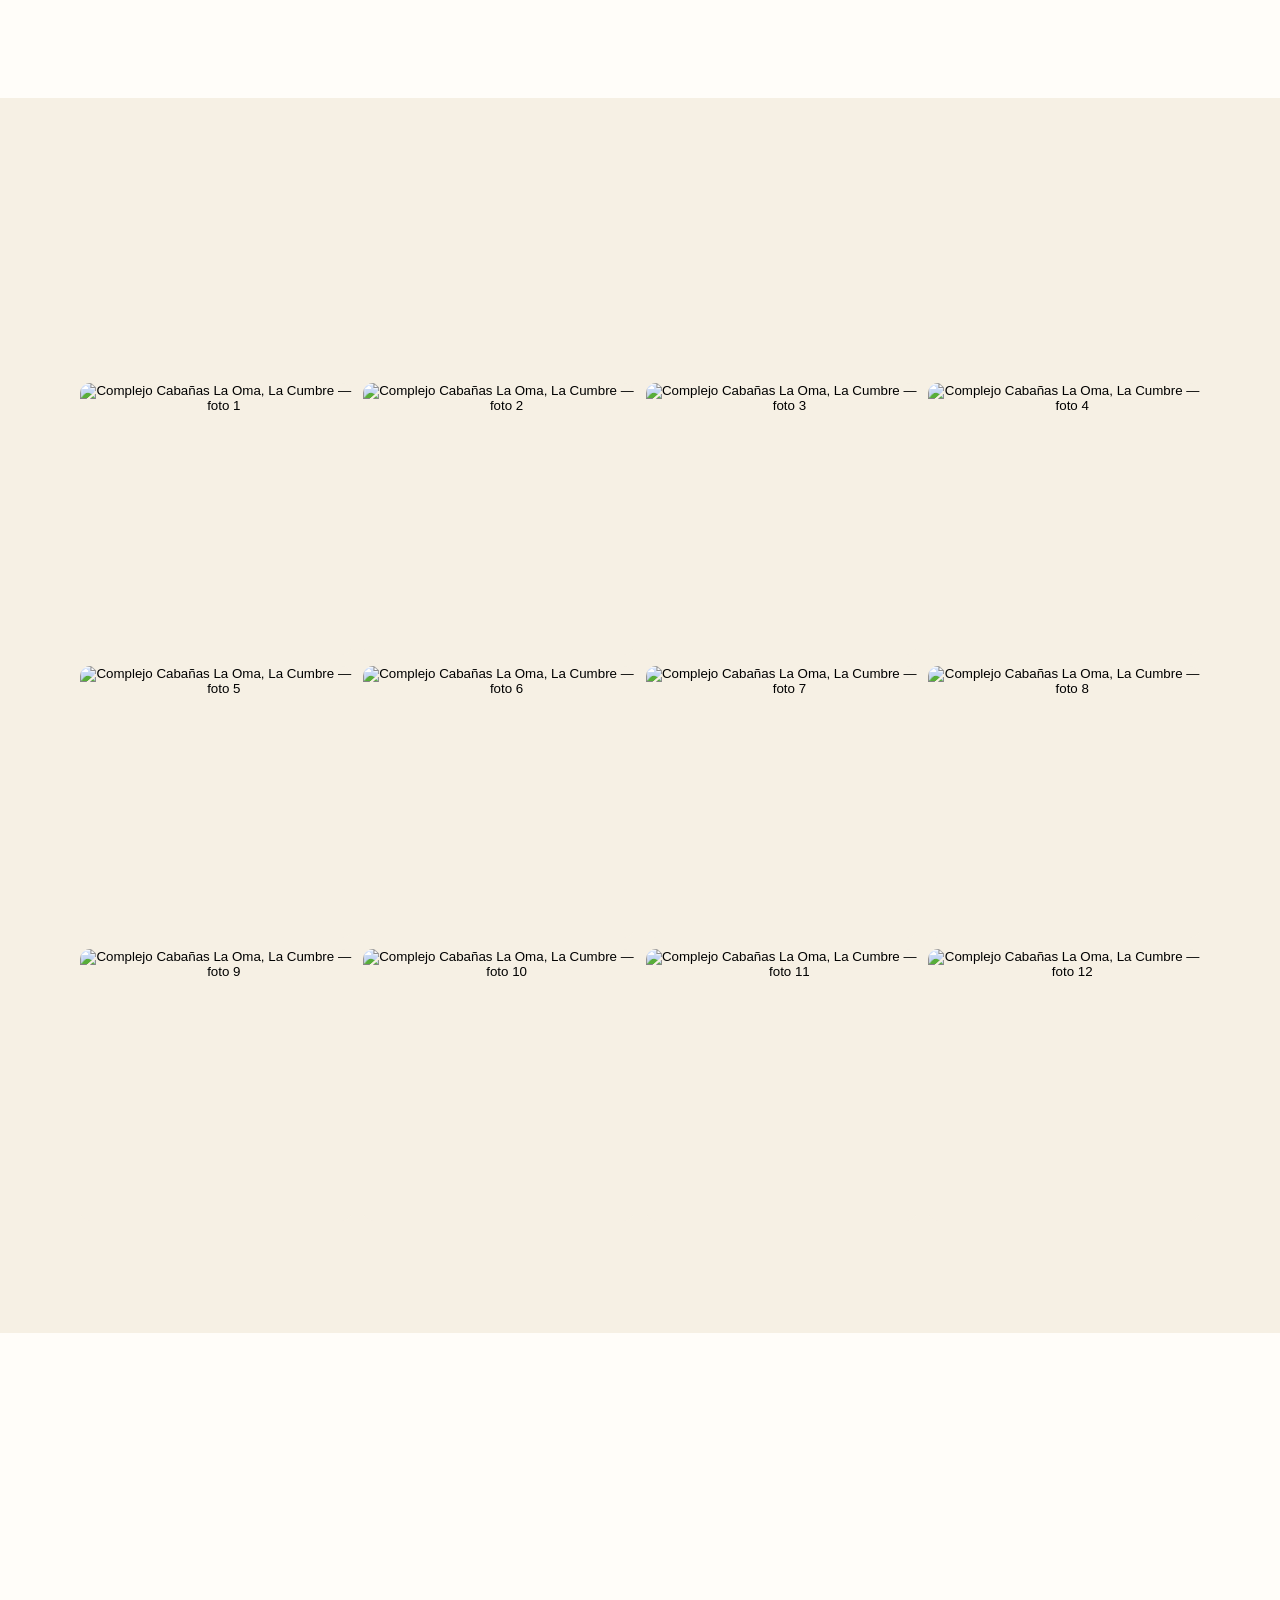
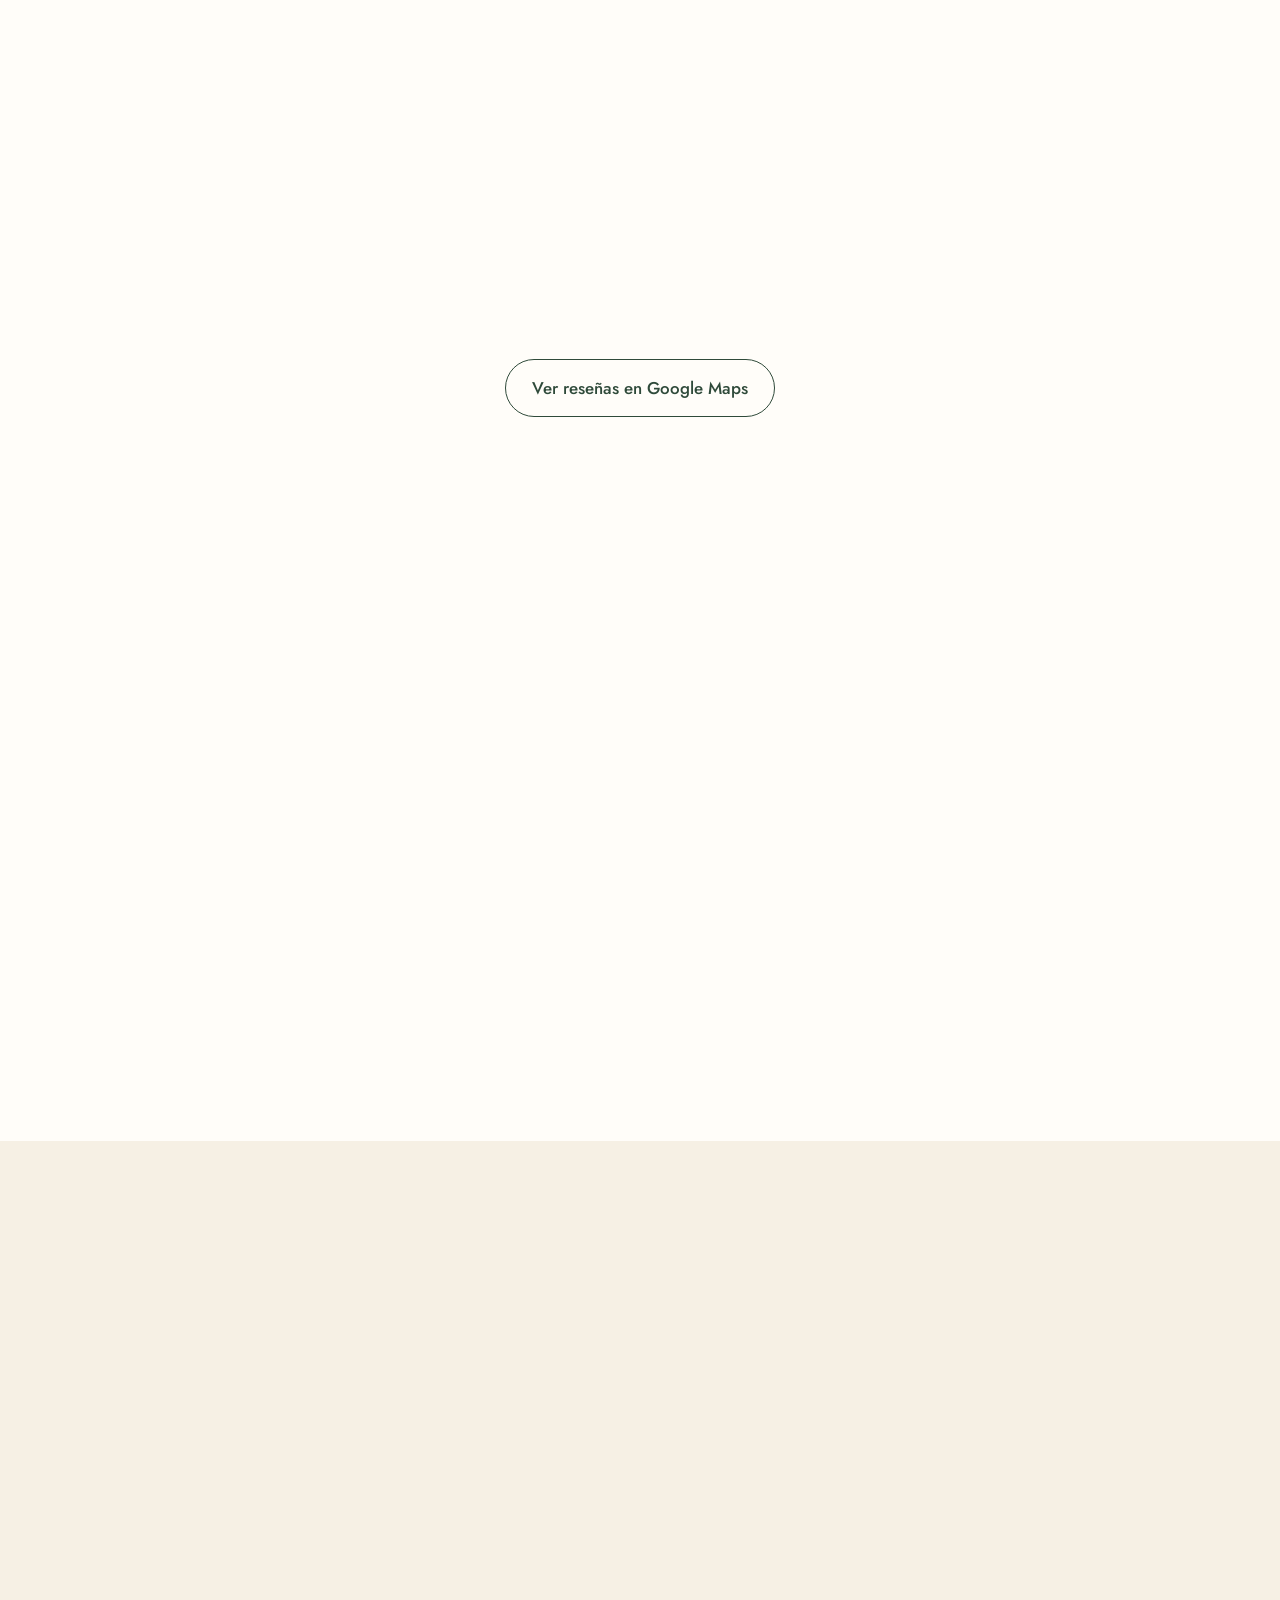
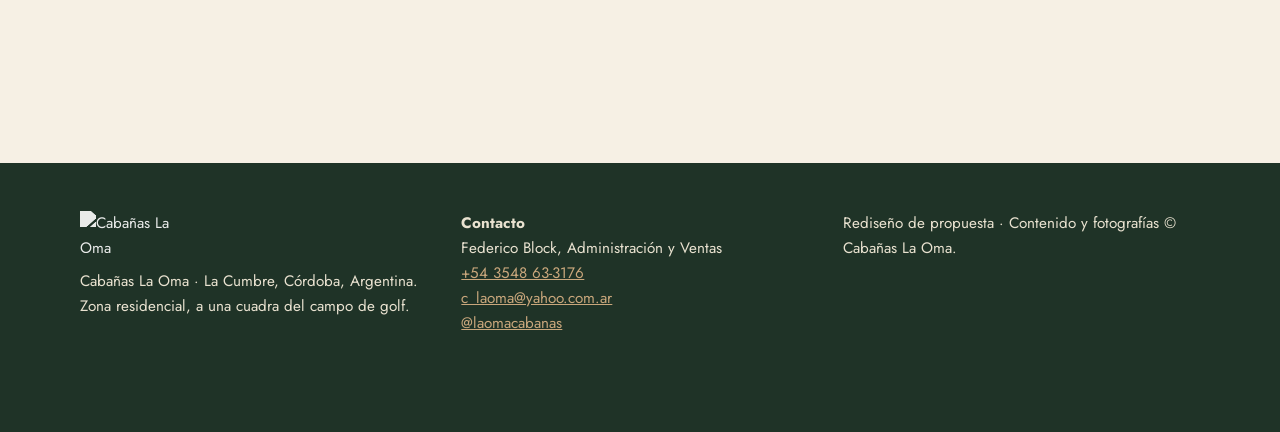
==== commit d56cd535: "todo da error" ====
--- a/index.html
+++ b/index.html
@@ -1,265 +1,28 @@
-<!DOCTYPE html>
-<html lang="es-AR">
-<head>
-<meta charset="utf-8">
-<meta name="viewport" content="width=device-width, initial-scale=1">
-<title>Cabañas La Oma | Cabañas, departamento y loft en La Cumbre, Córdoba</title>
-<meta name="description" content="Cabañas La Oma: cabaña, departamento y loft con piscina, parque, asador y desayuno en La Cumbre, Sierras de Córdoba. A una cuadra del campo de golf. Consultá disponibilidad por WhatsApp.">
-<link rel="canonical" href="https://www.xn--cabaaslaoma-4db.com/">
-<meta name="theme-color" content="#1f3a2e">
-<meta property="og:type" content="website"><meta property="og:locale" content="es_AR">
-<meta property="og:title" content="Cabañas La Oma – La Cumbre, Córdoba">
-<meta property="og:description" content="Un refugio serrano a una cuadra del golf. Cabaña, departamento y loft con piscina, parque y desayuno.">
-<meta property="og:image" content="https://www.xn--cabaaslaoma-4db.com/images/img_4.jpg">
-<link rel="preconnect" href="https://fonts.googleapis.com"><link rel="preconnect" href="https://fonts.gstatic.com" crossorigin>
-<link href="https://fonts.googleapis.com/css2?family=Cormorant+Garamond:ital,wght@0,500;0,600;1,500&family=Jost:wght@400;500;600&display=swap" rel="stylesheet">
-<script type="application/ld+json">
-{"@context":"https://schema.org","@type":"LodgingBusiness","name":"Cabañas La Oma","url":"https://www.xn--cabaaslaoma-4db.com/","telephone":"+543548633176","email":"c_laoma@yahoo.com.ar","image":"https://www.xn--cabaaslaoma-4db.com/images/img_4.jpg","description":"Cabaña, departamento y loft con piscina, parque y desayuno en La Cumbre, Córdoba.","address":{"@type":"PostalAddress","addressLocality":"La Cumbre","addressRegion":"Córdoba","addressCountry":"AR"},"geo":{"@type":"GeoCoordinates","latitude":-30.98619,"longitude":-64.48727},"sameAs":["https://www.instagram.com/laomacabanas/"],"amenityFeature":[{"@type":"LocationFeatureSpecification","name":"Piscina","value":true},{"@type":"LocationFeatureSpecification","name":"Desayuno","value":true},{"@type":"LocationFeatureSpecification","name":"Parque para niños","value":true},{"@type":"LocationFeatureSpecification","name":"Asador","value":true},{"@type":"LocationFeatureSpecification","name":"Cochera","value":true}]}
-</script>
-<style>
-:root{--forest:#1f3a2e;--forest2:#2f5543;--cream:#f6f0e4;--cream2:#ece3d0;--white:#fffdf9;--earth:#a5714a;--earth2:#7a5236;--ink:#26302a;--muted:#5d6a61;--r:18px;--serif:'Cormorant Garamond',Georgia,serif;--sans:'Jost',system-ui,-apple-system,Segoe UI,sans-serif}
-@media(prefers-color-scheme:dark){:root{--cream:#f6f0e4;--white:#fffdf9;--ink:#26302a}}
-*{box-sizing:border-box;margin:0}html{scroll-behavior:smooth;scroll-padding-top:70px}
-body{font-family:var(--sans);color:var(--ink);background:var(--cream);line-height:1.65;font-size:17px;-webkit-font-smoothing:antialiased}
-img{max-width:100%;display:block}a{color:inherit}
-.wrap{width:min(1120px,100% - 40px);margin-inline:auto}
-section{padding:clamp(56px,9vw,110px) 0}
-h1,h2,h3{font-family:var(--serif);font-weight:600;line-height:1.1;color:var(--forest)}
-h2{font-size:clamp(2.1rem,5vw,3.2rem)}h3{font-size:1.7rem}
-.eyebrow{font-size:.78rem;letter-spacing:.2em;text-transform:uppercase;color:var(--earth2);font-weight:600;margin-bottom:12px}
-.lead{color:var(--muted);max-width:60ch;margin-top:14px}
-.skip{position:absolute;left:-999px;top:8px;background:var(--white);padding:8px 14px;border-radius:8px;z-index:100}.skip:focus{left:8px}
-:focus-visible{outline:3px solid var(--earth);outline-offset:3px}
-/* photo boxes w/ graceful fallback */
-.ph{background:linear-gradient(135deg,var(--forest2),var(--earth));position:relative;overflow:hidden}
-.ph img{width:100%;height:100%;object-fit:cover}
-/* header */
-header{position:fixed;inset:0 0 auto;z-index:50;transition:.3s;padding:14px 0}
-header.solid{background:rgba(31,58,46,.96);backdrop-filter:blur(8px);padding:8px 0;box-shadow:0 2px 18px #0003}
-.nav{display:flex;align-items:center;justify-content:space-between;color:#fff}
-.brand{font-family:var(--serif);font-size:1.6rem;font-weight:600;text-decoration:none;color:#fff;display:flex;align-items:center;gap:10px}
-.brand img{height:40px;width:auto}
-.menu{display:flex;gap:26px;list-style:none;padding:0;align-items:center}
-.menu a{text-decoration:none;font-size:.95rem;font-weight:500;color:#fff;opacity:.92}.menu a:hover{opacity:1;text-decoration:underline;text-underline-offset:6px}
-.burger{display:none;background:none;border:0;color:#fff;font-size:1.9rem;cursor:pointer;padding:6px 10px}
-.btn{display:inline-flex;align-items:center;gap:9px;padding:14px 26px;border-radius:999px;text-decoration:none;font-weight:600;font-size:1rem;border:2px solid transparent;cursor:pointer;font-family:inherit;transition:.25s}
-.btn-wa{background:#1fa855;color:#fff}.btn-wa:hover{background:#178a45;transform:translateY(-2px)}
-.btn-line{border-color:#fff;color:#fff}.btn-line:hover{background:#fff;color:var(--forest)}
-.btn-dark{border-color:var(--forest);color:var(--forest)}.btn-dark:hover{background:var(--forest);color:#fff}
-@media(max-width:820px){.burger{display:block}
-.menu{position:fixed;inset:0 0 auto;top:0;background:var(--forest);flex-direction:column;padding:90px 0 36px;gap:20px;transform:translateY(-105%);transition:.35s;font-size:1.2rem}
-.menu.open{transform:none}.menu a{font-size:1.2rem}.burger{position:relative;z-index:60}}
-/* hero */
-.hero{min-height:100svh;display:grid;align-items:end;color:#fff;padding:0;background:var(--forest)}
-.hero .ph{position:absolute;inset:0}
-.hero .ph::after{content:"";position:absolute;inset:0;background:linear-gradient(180deg,#11231a99 0%,#11231a33 40%,#11231acc 100%)}
-.hero .wrap{position:relative;padding:130px 0 70px}
-.hero h1{color:#fff;font-size:clamp(2.8rem,9vw,5.8rem);max-width:14ch}
-.hero h1 em{color:#e8c9a3}
-.hero p{max-width:52ch;margin:20px 0 30px;font-size:1.15rem;color:#f3ece0}
-.cta{display:flex;flex-wrap:wrap;gap:14px}
-.badges{display:flex;flex-wrap:wrap;gap:10px;margin-top:34px;font-size:.88rem}
-.badges span{background:#ffffff1f;border:1px solid #ffffff40;padding:6px 14px;border-radius:99px;backdrop-filter:blur(4px)}
-/* about */
-.about{display:grid;grid-template-columns:1.05fr 1fr;gap:clamp(28px,5vw,70px);align-items:center}
-.about .ph{border-radius:var(--r);aspect-ratio:4/5;box-shadow:0 20px 50px #1f3a2e33}
-.about p{margin-top:14px;color:var(--muted)}
-.facts{display:grid;grid-template-columns:repeat(3,1fr);gap:14px;margin-top:28px}
-.facts div{background:var(--white);border-radius:14px;padding:16px;text-align:center}
-.facts b{display:block;font-family:var(--serif);font-size:2rem;color:var(--forest);line-height:1}
-.facts small{color:var(--muted)}
-@media(max-width:820px){.about{grid-template-columns:1fr}.about .ph{aspect-ratio:4/3}}
-/* units */
-.units{background:var(--white)}
-.ugrid{display:grid;gap:34px;margin-top:44px}
-.unit{display:grid;grid-template-columns:1.1fr 1fr;background:var(--cream);border-radius:var(--r);overflow:hidden}
-.unit:nth-child(even) .ph{order:2}
-.unit .ph{min-height:340px}
-.unit .body{padding:clamp(24px,4vw,46px);display:flex;flex-direction:column;gap:12px;justify-content:center}
-.chips{display:flex;flex-wrap:wrap;gap:8px;list-style:none;padding:0}
-.chips li{background:var(--white);border:1px solid var(--cream2);border-radius:99px;padding:4px 13px;font-size:.88rem}
-.cap{font-weight:600;color:var(--earth2)}
-.unit ul.feat{padding-left:18px;color:var(--muted)}
-@media(max-width:820px){.unit{grid-template-columns:1fr}.unit:nth-child(even) .ph{order:0}.unit .ph{min-height:250px}}
-/* services */
-.sgrid{display:grid;grid-template-columns:repeat(auto-fit,minmax(210px,1fr));gap:18px;margin-top:40px}
-.s{background:var(--white);border-radius:var(--r);padding:26px;border:1px solid var(--cream2)}
-.s i{font-style:normal;font-size:1.9rem;display:block;margin-bottom:8px}
-.s h3{font-size:1.4rem;margin-bottom:4px}.s p{color:var(--muted);font-size:.95rem}
-/* gallery */
-.gal{background:var(--forest);color:#fff}.gal h2{color:#fff}.gal .eyebrow{color:#e8c9a3}
-.ggrid{columns:3 220px;column-gap:14px;margin-top:38px}
-.ggrid button{display:block;width:100%;margin:0 0 14px;padding:0;border:0;border-radius:14px;overflow:hidden;cursor:zoom-in;break-inside:avoid;min-height:150px;transition:.3s}
-.ggrid button:hover{transform:scale(1.02)}
-.ggrid img{width:100%;height:auto}
-.lb{position:fixed;inset:0;background:#0b1510f2;z-index:200;display:none;align-items:center;justify-content:center;padding:20px}
-.lb.on{display:flex}.lb img{max-height:86vh;max-width:100%;border-radius:10px}
-.lb button{position:absolute;background:#ffffff22;color:#fff;border:0;width:50px;height:50px;border-radius:50%;font-size:1.6rem;cursor:pointer}
-.lb .x{top:16px;right:16px}.lb .p{left:12px}.lb .n{right:12px}
-/* reviews */
-.rgrid{display:grid;grid-template-columns:repeat(auto-fit,minmax(260px,1fr));gap:20px;margin-top:38px}
-blockquote{background:var(--white);border-radius:var(--r);padding:28px;border-top:4px solid var(--earth)}
-blockquote p{font-family:var(--serif);font-size:1.3rem;line-height:1.35;color:var(--forest)}
-blockquote cite{display:block;margin-top:14px;font-style:normal;font-weight:600;font-size:.92rem;color:var(--earth2)}
-.note{font-size:.88rem;color:var(--muted);margin-top:20px}
-/* location + contact */
-.loc{display:grid;grid-template-columns:1fr 1.2fr;gap:36px;align-items:stretch}
-.loc iframe{width:100%;min-height:380px;height:100%;border:0;border-radius:var(--r)}
-.loc ul{list-style:none;padding:0;margin-top:18px;display:grid;gap:10px;color:var(--muted)}
-.loc li::before{content:"✦ ";color:var(--earth)}
-@media(max-width:820px){.loc{grid-template-columns:1fr}}
-.contact{background:var(--white)}
-.cwrap{display:grid;grid-template-columns:1fr 1fr;gap:clamp(28px,5vw,60px)}
-form{display:grid;gap:14px;background:var(--cream);padding:28px;border-radius:var(--r)}
-label{font-size:.88rem;font-weight:600;display:grid;gap:5px}
-input,select{font:inherit;padding:12px 14px;border:1px solid #c9bfa9;border-radius:10px;background:#fff;width:100%}
-.row{display:grid;grid-template-columns:1fr 1fr;gap:12px}
-.info p{margin:10px 0;color:var(--muted)}.info a{color:var(--forest);font-weight:600}
-@media(max-width:820px){.cwrap{grid-template-columns:1fr}}
-footer{background:var(--forest);color:#e9e2d2;padding:34px 0 90px;text-align:center;font-size:.9rem}
-footer a{color:#e8c9a3}
-.fab{position:fixed;right:16px;bottom:16px;z-index:60;background:#1fa855;color:#fff;border-radius:99px;padding:14px 22px;font-weight:600;text-decoration:none;box-shadow:0 8px 24px #0004;display:flex;gap:8px;align-items:center}
-/* reveal */
-.rv{opacity:0;transform:translateY(24px);transition:opacity .8s,transform .8s}.rv.in{opacity:1;transform:none}
-@media(prefers-reduced-motion:reduce){*{transition:none!important;scroll-behavior:auto!important}.rv{opacity:1;transform:none}}
-</style>
-</head>
-<body>
+<!doctype html><html lang="es-AR"><head><meta charset="utf-8"><meta name="viewport" content="width=device-width,initial-scale=1">
+<title>Cabañas La Oma | Cabañas y alojamiento en La Cumbre, Córdoba</title><meta name="description" content="Cabaña, departamento y loft con piscina, parque y desayuno en La Cumbre, Córdoba. A una cuadra del golf. Consultá disponibilidad por WhatsApp."><link rel="canonical" href="https://www.xn--cabaaslaoma-4db.com/">
+<meta property="og:type" content="website"><meta property="og:title" content="Cabañas La Oma | Cabañas y alojamiento en La Cumbre, Córdoba"><meta property="og:description" content="Cabaña, departamento y loft con piscina, parque y desayuno en La Cumbre, Córdoba. A una cuadra del golf. Consultá disponibilidad por WhatsApp."><meta property="og:image" content="https://www.xn--cabaaslaoma-4db.com/images/img_4.jpg"><meta property="og:locale" content="es_AR">
+<meta name="theme-color" content="#2f4a3a"><link rel="preconnect" href="https://fonts.googleapis.com"><link rel="preconnect" href="https://fonts.gstatic.com" crossorigin>
+<link href="https://fonts.googleapis.com/css2?family=Cormorant+Garamond:wght@500;600&family=Jost:wght@400;500&display=swap" rel="stylesheet">
+<link rel="stylesheet" href="style.css"><script type="application/ld+json">{"@context":"https://schema.org","@type":"LodgingBusiness","name":"Cabañas La Oma","description":"Cabaña, departamento y loft con piscina, parque y desayuno en La Cumbre, Sierras de Córdoba.","url":"https://www.xn--cabaaslaoma-4db.com/","image":"https://www.xn--cabaaslaoma-4db.com/images/img_4.jpg","telephone":"+543548633176","email":"c_laoma@yahoo.com.ar","address":{"@type":"PostalAddress","addressLocality":"La Cumbre","addressRegion":"Córdoba","addressCountry":"AR"},"geo":{"@type":"GeoCoordinates","latitude":-30.986191,"longitude":-64.487271},"sameAs":["https://www.instagram.com/laomacabanas/"],"amenityFeature":[{"@type":"LocationFeatureSpecification","name":"Piscina","value":true},{"@type":"LocationFeatureSpecification","name":"Desayuno","value":true},{"@type":"LocationFeatureSpecification","name":"Cochera","value":true}]}</script></head><body>
 <a class="skip" href="#main">Saltar al contenido</a>
-<header id="hd"><div class="wrap nav">
-<a class="brand" href="#inicio" aria-label="Cabañas La Oma, inicio"><img src="images/img_15.png" alt="" onerror="this.remove()">La Oma</a>
-<button class="burger" id="bg" aria-label="Abrir menú" aria-expanded="false" aria-controls="mn">☰</button>
-<ul class="menu" id="mn">
-<li><a href="#inicio">Inicio</a></li><li><a href="#unidades">Unidades de alojamiento</a></li><li><a href="#nosotros">Nosotros</a></li><li><a href="#contacto">Contacto</a></li>
-<li><a class="btn btn-wa" data-wa="Hola! Quisiera recibir información sobre Cabañas La Oma." href="#">WhatsApp</a></li>
-</ul></div></header>
-
-<main id="main">
-<section class="hero" id="inicio">
-<div class="ph"><img src="images/img_4.jpg" alt="Paisaje serrano de Cabañas La Oma en La Cumbre, Córdoba" fetchpriority="high" onerror="this.remove()"></div>
-<div class="wrap">
-<p class="eyebrow" style="color:#e8c9a3">La Cumbre · Sierras de Córdoba</p>
-<h1>Un refugio <em>serrano</em> para volver a respirar</h1>
-<p>Cabaña, departamento y loft con piscina, parque y desayuno, en la zona residencial de La Cumbre, a una cuadra del campo de golf.</p>
-<div class="cta"><a class="btn btn-wa" data-wa="Hola! Quisiera consultar disponibilidad y tarifas en Cabañas La Oma." href="#">Consultar disponibilidad</a><a class="btn btn-line" href="#unidades">Ver alojamientos</a></div>
-<div class="badges"><span>🏊 Piscina</span><span>🥐 Desayuno</span><span>🔥 Asador</span><span>⛳ A 1 cuadra del golf</span></div>
-</div></section>
-
-<section id="nosotros"><div class="wrap about">
-<div class="ph rv"><img src="images/img_5.jpg" alt="Vista aérea del complejo Cabañas La Oma" loading="lazy" onerror="this.remove()"></div>
-<div class="rv"><p class="eyebrow">Nosotros</p><h2>Tu escapada, con la calidez de Fede y Naty</h2>
-<p>Tres unidades cuidadas al detalle —una cabaña de elegancia rústica, un departamento contemporáneo y un loft con estilo— pensadas para que te sientas como en casa.</p>
-<p>Somos Fede y Naty, tus anfitriones. Ponemos el corazón en cada detalle: desde un desayuno preparado con cuidado hasta los pequeños toques que hacen la diferencia.</p>
-<div class="facts"><div><b>3</b><small>unidades</small></div><div><b>1</b><small>cuadra del golf</small></div><div><b>6</b><small>cuadras del centro</small></div></div>
-</div></div></section>
-
-<section class="units" id="unidades"><div class="wrap">
-<p class="eyebrow">Unidades de alojamiento</p><h2>Elegí tu lugar en las sierras</h2>
-<p class="lead">Consultá disponibilidad y tarifas de cada unidad por WhatsApp: el mensaje ya sale con la unidad elegida.</p>
-<div class="ugrid">
-<article class="unit rv"><div class="ph"><img src="images/img_26.png" alt="Cabaña de Cabañas La Oma" loading="lazy" onerror="this.remove()"></div><div class="body">
-<h3>Cabaña</h3><p class="cap">Hasta 4 personas · 55 m²</p>
-<p>Un refugio cálido y funcional, con elegancia rústica.</p>
-<ul class="feat"><li>Dormitorio matrimonial con placard</li><li>Living con dos camas individuales</li><li>Calefacción a gas y salamandra a leña</li><li>Cocina-comedor, cochera y asador</li></ul>
-<a class="btn btn-wa" data-wa="Hola! Quisiera consultar disponibilidad y tarifas de la CABAÑA (hasta 4 personas) en La Oma." href="#">Consultar por la Cabaña</a></div></article>
-<article class="unit rv"><div class="ph"><img src="images/img_30.png" alt="Departamento de Cabañas La Oma" loading="lazy" onerror="this.remove()"></div><div class="body">
-<h3>Departamento</h3><p class="cap">Hasta 5 personas · 65 m²</p>
-<p>De estilo inglés, con ambientes amplios y luminosos.</p>
-<ul class="feat"><li>Dormitorio matrimonial con placard</li><li>Segundo dormitorio con cucheta desmontable y placard</li><li>Calefacción a gas</li><li>Cocina-comedor con ventanales al patio</li></ul>
-<a class="btn btn-wa" data-wa="Hola! Quisiera consultar disponibilidad y tarifas del DEPARTAMENTO (hasta 5 personas) en La Oma." href="#">Consultar por el Departamento</a></div></article>
-<article class="unit rv"><div class="ph"><img src="images/img_34.png" alt="Loft de Cabañas La Oma" loading="lazy" onerror="this.remove()"></div><div class="body">
-<h3>Loft</h3><p class="cap">Hasta 4 personas · 45 m²</p>
-<p>La opción moderna: un monoambiente especialmente decorado.</p>
-<ul class="feat"><li>Cama matrimonial</li><li>Living con dos camas individuales</li><li>Calefacción a gas</li><li>Cocina-comedor y baño</li></ul>
-<a class="btn btn-wa" data-wa="Hola! Quisiera consultar disponibilidad y tarifas del LOFT (hasta 4 personas) en La Oma." href="#">Consultar por el Loft</a></div></article>
-</div></div></section>
-
-<section><div class="wrap"><p class="eyebrow">Servicios y comodidades</p><h2>Todo para descansar</h2>
-<div class="sgrid rv">
-<div class="s"><i>🥐</i><h3>Desayuno</h3><p>Preparado con cuidado para empezar cada día.</p></div>
-<div class="s"><i>🏊</i><h3>Piscina</h3><p>Para relajarse después de recorrer las sierras.</p></div>
-<div class="s"><i>🌳</i><h3>Parque</h3><p>Espacio verde pensado para los más chicos.</p></div>
-<div class="s"><i>🔥</i><h3>Asador</h3><p>Listo para tus parrilladas.</p></div>
-<div class="s"><i>🚗</i><h3>Cochera</h3><p>Espacio para tu vehículo en el complejo.</p></div>
-<div class="s"><i>🍳</i><h3>Cocina-comedor</h3><p>En cada unidad, para que cocines a tu ritmo.</p></div>
-</div><p class="note">Los servicios incluidos pueden variar según la unidad: consultanos por WhatsApp para confirmarlos.</p></div></section>
-
-<section class="gal"><div class="wrap"><p class="eyebrow">Galería</p><h2>El complejo, en imágenes</h2>
-<div class="ggrid" id="gg">
-<button class="ph" aria-label="Ampliar foto 1"><img src="images/img_7.png" alt="Exterior del complejo La Oma" loading="lazy" onerror="this.closest('button').remove()"></button>
-<button class="ph" aria-label="Ampliar foto 2"><img src="images/img_8.jpg" alt="Exterior del complejo La Oma" loading="lazy" onerror="this.closest('button').remove()"></button>
-<button class="ph" aria-label="Ampliar foto 3"><img src="images/img_6.jpg" alt="Vista aérea del complejo La Oma" loading="lazy" onerror="this.closest('button').remove()"></button>
-<button class="ph" aria-label="Ampliar foto 4"><img src="images/img_27.png" alt="Exterior del complejo La Oma" loading="lazy" onerror="this.closest('button').remove()"></button>
-<button class="ph" aria-label="Ampliar foto 5"><img src="images/img_29.png" alt="Exterior del complejo La Oma" loading="lazy" onerror="this.closest('button').remove()"></button>
-<button class="ph" aria-label="Ampliar foto 6"><img src="images/img_41.png" alt="Exterior del complejo La Oma" loading="lazy" onerror="this.closest('button').remove()"></button>
-<button class="ph" aria-label="Ampliar foto 7"><img src="images/img_42.png" alt="Exterior del complejo La Oma" loading="lazy" onerror="this.closest('button').remove()"></button>
-<button class="ph" aria-label="Ampliar foto 8"><img src="images/img_43.png" alt="Exterior del complejo La Oma" loading="lazy" onerror="this.closest('button').remove()"></button>
-<button class="ph" aria-label="Ampliar foto 9"><img src="images/img_44.png" alt="Exterior del complejo La Oma" loading="lazy" onerror="this.closest('button').remove()"></button>
-<button class="ph" aria-label="Ampliar foto 10"><img src="images/img_45.png" alt="Exterior del complejo La Oma" loading="lazy" onerror="this.closest('button').remove()"></button>
-</div></div></section>
-
-<section><div class="wrap"><p class="eyebrow">Reseñas</p><h2>Lo que dicen quienes nos visitaron</h2>
-<div class="rgrid">
-<blockquote class="rv"><p>“Camas cómodas, toallas limpias. Excelente anfitrión, feliz de resolver cualquier problema.”</p><cite>Gabriela Kogan · 4 noches en familia</cite></blockquote>
-<blockquote class="rv"><p>“Excelente atención al turista. Ante un inconveniente con la reserva, fueron muy amables y lo resolvieron.”</p><cite>Maria Petzold</cite></blockquote>
-<blockquote class="rv"><p>“Disfruté mucho mi estadía: el lugar es hermoso y me sentí muy bien recibido.”</p><cite>Svetlana Gee · 4 noches</cite></blockquote>
-</div>
-<p class="note">Reseñas tomadas de la web actual del complejo (valoración 4,5). Verificá la opinión de más huéspedes en <a href="https://www.google.com/maps/search/?api=1&query=Caba%C3%B1as+La+Oma+La+Cumbre" target="_blank" rel="noopener">Google Maps</a>.</p></div></section>
-
-<section class="contact" id="ubicacion"><div class="wrap loc">
-<div class="rv"><p class="eyebrow">Ubicación</p><h2>En el corazón residencial de La Cumbre</h2>
-<ul><li>Zona residencial de La Cumbre, Córdoba</li><li>A una cuadra del campo de golf</li><li>A seis cuadras del centro</li><li>Clima privilegiado en pleno paisaje serrano</li></ul>
-<p style="margin-top:20px"><a class="btn btn-dark" target="_blank" rel="noopener" href="https://www.google.com/maps/search/?api=1&query=-30.98619,-64.48727">Cómo llegar</a></p></div>
-<iframe title="Mapa de Cabañas La Oma en La Cumbre" loading="lazy" referrerpolicy="no-referrer-when-downgrade" src="https://www.google.com/maps/embed?pb=!1m18!1m12!1m3!1d2828.095660672877!2d-64.48727152512491!3d-30.98619107558556!2m3!1f0!2f0!3f0!3m2!1i1024!2i768!4f13.1!3m3!1m2!1s0x942d856a2cca9305%3A0x5fa5d8c02deee60a!2sCaba%C3%B1as%20La%20Oma!5e1!3m2!1ses!2ses"></iframe>
-</div></section>
-
-<section id="contacto"><div class="wrap cwrap">
-<div class="info rv"><p class="eyebrow">Contacto</p><h2>¡Te esperamos!</h2>
-<p class="lead">Contanos fechas y cantidad de personas y te respondemos con disponibilidad y tarifas.</p>
-<p><b>Federico Block</b><br>Administración y ventas</p>
-<p>📱 <a href="https://wa.me/543548633176">+54 3548 63-3176</a><br>✉️ <a href="mailto:c_laoma@yahoo.com.ar">c_laoma@yahoo.com.ar</a><br>📷 <a href="https://www.instagram.com/laomacabanas/" target="_blank" rel="noopener">@laomacabanas</a></p></div>
-<form id="f" class="rv">
-<label>Unidad<select id="u"><option>Cabaña (hasta 4 personas)</option><option>Departamento (hasta 5 personas)</option><option>Loft (hasta 4 personas)</option><option>Todavía no sé / quiero que me asesoren</option></select></label>
-<div class="row"><label>Llegada<input type="date" id="d1"></label><label>Salida<input type="date" id="d2"></label></div>
-<label>Cantidad de personas<input type="number" id="pp" min="1" max="5" value="2"></label>
-<label>Tu nombre<input type="text" id="nm" autocomplete="name"></label>
-<button class="btn btn-wa" type="submit">Enviar consulta por WhatsApp</button>
-</form></div></section>
-</main>
-
-<footer><div class="wrap"><p>© <span id="y"></span> Cabañas La Oma · La Cumbre, Córdoba, Argentina</p>
-<p>Tel. <a href="tel:+543548633176">+54 3548 63-3176</a> · <a href="mailto:c_laoma@yahoo.com.ar">c_laoma@yahoo.com.ar</a></p></div></footer>
-
-<a class="fab" data-wa="Hola! Quisiera recibir información por las cabañas." href="#" aria-label="Escribinos por WhatsApp">💬 WhatsApp</a>
-<div class="lb" id="lb" role="dialog" aria-modal="true" aria-label="Galería ampliada"><button class="x" aria-label="Cerrar">×</button><button class="p" aria-label="Anterior">‹</button><img alt="" id="li"><button class="n" aria-label="Siguiente">›</button></div>
-
-<script>
-(function(){
-var N="543548633176",$=function(s,c){return(c||document).querySelector(s)},$$=function(s,c){return[].slice.call((c||document).querySelectorAll(s))};
-function wa(t){return"https://wa.me/"+N+"?text="+encodeURIComponent(t)}
-$$("[data-wa]").forEach(function(a){a.href=wa(a.dataset.wa);a.target="_blank";a.rel="noopener"});
-$("#y").textContent=new Date().getFullYear();
-var hd=$("#hd");function sc(){hd.classList.toggle("solid",scrollY>40)}sc();addEventListener("scroll",sc,{passive:true});
-var bg=$("#bg"),mn=$("#mn");
-function tg(o){mn.classList.toggle("open",o);bg.setAttribute("aria-expanded",o);bg.textContent=o?"✕":"☰"}
-bg.onclick=function(){tg(!mn.classList.contains("open"))};$$("a",mn).forEach(function(a){a.addEventListener("click",function(){tg(false)})});
-if("IntersectionObserver"in window){var io=new IntersectionObserver(function(e){e.forEach(function(x){if(x.isIntersecting){x.target.classList.add("in");io.unobserve(x.target)}})},{threshold:.12});$$(".rv").forEach(function(e){io.observe(e)})}else $$(".rv").forEach(function(e){e.classList.add("in")});
-/* form */
-var t=new Date().toISOString().slice(0,10);$("#d1").min=t;$("#d2").min=t;
-$("#d1").onchange=function(){$("#d2").min=this.value||t};
-function fd(v){if(!v)return"a definir";var p=v.split("-");return p[2]+"/"+p[1]+"/"+p[0]}
-$("#f").onsubmit=function(e){e.preventDefault();
-var m="Hola! Soy "+($("#nm").value||"un/a futuro/a huésped")+". Quisiera consultar disponibilidad y tarifas para: "+$("#u").value+". Llegada: "+fd($("#d1").value)+". Salida: "+fd($("#d2").value)+". Personas: "+$("#pp").value+".";
-window.open(wa(m),"_blank","noopener")};
-/* lightbox */
-var imgs=$$("#gg img"),i=0,lb=$("#lb"),li=$("#li");
-function show(n){i=(n+imgs.length)%imgs.length;li.src=imgs[i].src;li.alt=imgs[i].alt}
-$$("#gg button").forEach(function(b){b.onclick=function(){imgs=$$("#gg img");show(imgs.indexOf($("img",b)));lb.classList.add("on");$(".x",lb).focus()}});
-function cl(){lb.classList.remove("on")}
-$(".x",lb).onclick=cl;$(".p",lb).onclick=function(){show(i-1)};$(".n",lb).onclick=function(){show(i+1)};
-lb.onclick=function(e){if(e.target===lb)cl()};
-addEventListener("keydown",function(e){if(!lb.classList.contains("on"))return;if(e.key==="Escape")cl();if(e.key==="ArrowLeft")show(i-1);if(e.key==="ArrowRight")show(i+1)});
-})();
-</script>
-</body>
-</html>
+<header><div class="wrap nav"><a class="logo" href="index.html" aria-label="Cabañas La Oma, inicio"><img src="https://www.xn--cabaaslaoma-4db.com/images/img_15.png" alt="Cabañas La Oma" width="120" height="46"></a>
+<button class="burger" aria-label="Abrir menú" aria-expanded="false">☰</button>
+<ul class="menu"><li><a href="index.html" aria-current=page>Inicio</a></li><li><a href="unidades.html">Alojamientos</a></li><li><a href="nosotros.html">Nosotros</a></li><li><a href="index.html#contacto">Contacto</a></li><li><a class="btn wa" data-unit="general">WhatsApp</a></li></ul></div></header>
+<main id="main"><section class="hero"><img src="https://www.xn--cabaaslaoma-4db.com/images/img_4.jpg" alt="Paisaje serrano de Cabañas La Oma, La Cumbre" fetchpriority="high"><div class="wrap"><span class="eyebrow">La Cumbre · Sierras de Córdoba</span><h1>Un refugio en las sierras</h1><p>Cabaña, departamento y loft con piscina, parque y desayuno, a una cuadra del campo de golf.</p><div class="cta-row"><a class="btn wa" data-unit="general">Consultar por WhatsApp</a><a class="btn light" href="unidades.html">Ver alojamientos</a></div></div></section>
+<section class="sec"><div class="wrap grid2"><div class="rv"><span class="eyebrow">El complejo</span><h2>Tres unidades, una misma calidez</h2><p class="lead">Un complejo de tres unidades diseñadas con detalle: un departamento contemporáneo, un loft con estilo y una cabaña de elegancia rústica. Un lugar para el equilibrio entre comodidad y tranquilidad.</p><p style="margin-top:1.5rem"><a class="btn ghost" href="nosotros.html">Conocé a tus anfitriones</a></p></div><div class="photo rv"><img src="https://www.xn--cabaaslaoma-4db.com/images/img_5.jpg" alt="Vista del complejo Cabañas La Oma" loading="lazy"></div></div></section>
+<section class="sec alt" id="alojamientos"><div class="wrap"><div class="center rv"><span class="eyebrow">Alojamientos</span><h2>Elegí tu lugar</h2><p class="lead">Consultá disponibilidad y tarifas actualizadas directamente con nosotros.</p></div><div class="cards"><article class="card rv"><img src="https://www.xn--cabaaslaoma-4db.com/images/img_26.png" alt="Cabaña de Cabañas La Oma en La Cumbre" loading="lazy"><div class="b"><h3>Cabaña</h3><div class="meta"><span class="chip">55 m²</span><span class="chip">Hasta 4 personas</span></div><p class="lead" style="margin:0;font-size:1rem">Cálida y funcional, combina elegancia rústica con todas las comodidades para las cuatro estaciones.</p><ul class="feat"><li>Dormitorio matrimonial con placard</li><li>Living con dos camas individuales</li><li>Calefacción a gas y salamandra a leña</li></ul><a class="btn wa" data-unit="la Cabaña">Consultar por Cabaña</a></div></article><article class="card rv"><img src="https://www.xn--cabaaslaoma-4db.com/images/img_30.png" alt="Departamento de Cabañas La Oma en La Cumbre" loading="lazy"><div class="b"><h3>Departamento</h3><div class="meta"><span class="chip">65 m²</span><span class="chip">Hasta 5 personas</span></div><p class="lead" style="margin:0;font-size:1rem">De estilo inglés, con ambientes luminosos y amplios pensados para familias.</p><ul class="feat"><li>Dormitorio matrimonial con placard</li><li>Segundo dormitorio con cama cucheta (desmontable) y placard</li><li>Calefacción a gas</li></ul><a class="btn wa" data-unit="el Departamento">Consultar por Departamento</a></div></article><article class="card rv"><img src="https://www.xn--cabaaslaoma-4db.com/images/img_34.png" alt="Loft de Cabañas La Oma en La Cumbre" loading="lazy"><div class="b"><h3>Loft</h3><div class="meta"><span class="chip">45 m²</span><span class="chip">Hasta 4 personas</span></div><p class="lead" style="margin:0;font-size:1rem">La opción moderna: espacios especialmente decorados, con estilo y comodidad.</p><ul class="feat"><li>Monoambiente con cama matrimonial</li><li>Living con dos camas individuales</li><li>Calefacción a gas</li></ul><a class="btn wa" data-unit="el Loft">Consultar por Loft</a></div></article></div><p class="center" style="margin-top:2rem"><a class="btn ghost" href="unidades.html">Ver detalle de cada unidad</a></p></div></section>
+<section class="sec" id="servicios"><div class="wrap"><div class="center rv"><span class="eyebrow">Servicios y comodidades</span><h2>Todo para disfrutar la estadía</h2></div><div class="svc"><div class="rv"><b>Desayuno</b><span>Cuidadosamente preparado para empezar el día.</span></div><div class="rv"><b>Piscina</b><span>Para relajarse en las sierras.</span></div><div class="rv"><b>Parque para niños</b><span>Espacio al aire libre para los más chicos.</span></div><div class="rv"><b>Asador y cochera</b><span>Parrilladas y estacionamiento en el complejo.</span></div><div class="rv"><b>Calefacción a gas</b><span>En las tres unidades; salamandra a leña en la Cabaña.</span></div><div class="rv"><b>Cocina-comedor</b><span>En cada alojamiento.</span></div></div></div></section>
+<section class="sec alt" id="galeria"><div class="wrap"><div class="center rv"><span class="eyebrow">Galería</span><h2>El lugar, en imágenes</h2><p class="lead">Tocá una foto para verla en grande.</p></div><div class="gal"><button aria-label="Ampliar foto 1"><img src="https://www.xn--cabaaslaoma-4db.com/images/img_4.jpg" alt="Complejo Cabañas La Oma, La Cumbre — foto 1" loading="lazy" decoding="async"></button><button aria-label="Ampliar foto 2"><img src="https://www.xn--cabaaslaoma-4db.com/images/img_5.jpg" alt="Complejo Cabañas La Oma, La Cumbre — foto 2" loading="lazy" decoding="async"></button><button aria-label="Ampliar foto 3"><img src="https://www.xn--cabaaslaoma-4db.com/images/img_6.jpg" alt="Complejo Cabañas La Oma, La Cumbre — foto 3" loading="lazy" decoding="async"></button><button aria-label="Ampliar foto 4"><img src="https://www.xn--cabaaslaoma-4db.com/images/img_7.png" alt="Complejo Cabañas La Oma, La Cumbre — foto 4" loading="lazy" decoding="async"></button><button aria-label="Ampliar foto 5"><img src="https://www.xn--cabaaslaoma-4db.com/images/img_8.jpg" alt="Complejo Cabañas La Oma, La Cumbre — foto 5" loading="lazy" decoding="async"></button><button aria-label="Ampliar foto 6"><img src="https://www.xn--cabaaslaoma-4db.com/images/img_27.png" alt="Complejo Cabañas La Oma, La Cumbre — foto 6" loading="lazy" decoding="async"></button><button aria-label="Ampliar foto 7"><img src="https://www.xn--cabaaslaoma-4db.com/images/img_29.png" alt="Complejo Cabañas La Oma, La Cumbre — foto 7" loading="lazy" decoding="async"></button><button aria-label="Ampliar foto 8"><img src="https://www.xn--cabaaslaoma-4db.com/images/img_41.png" alt="Complejo Cabañas La Oma, La Cumbre — foto 8" loading="lazy" decoding="async"></button><button aria-label="Ampliar foto 9"><img src="https://www.xn--cabaaslaoma-4db.com/images/img_42.png" alt="Complejo Cabañas La Oma, La Cumbre — foto 9" loading="lazy" decoding="async"></button><button aria-label="Ampliar foto 10"><img src="https://www.xn--cabaaslaoma-4db.com/images/img_43.png" alt="Complejo Cabañas La Oma, La Cumbre — foto 10" loading="lazy" decoding="async"></button><button aria-label="Ampliar foto 11"><img src="https://www.xn--cabaaslaoma-4db.com/images/img_44.png" alt="Complejo Cabañas La Oma, La Cumbre — foto 11" loading="lazy" decoding="async"></button><button aria-label="Ampliar foto 12"><img src="https://www.xn--cabaaslaoma-4db.com/images/img_45.png" alt="Complejo Cabañas La Oma, La Cumbre — foto 12" loading="lazy" decoding="async"></button></div></div></section>
+<section class="sec" id="resenas"><div class="wrap"><div class="center rv"><span class="eyebrow">Reseñas</span><div class="rate">4,5</div><h2 style="margin-top:.5rem">Lo que dicen nuestros huéspedes</h2><p class="lead">Reseñas publicadas en el sitio actual de La Cumbre; verificá más opiniones en Google Maps.</p></div><div class="cards"><blockquote class="quote rv"><p>“Me alojé con una familia por 4 noches. Camas cómodas, toallas limpias. Excelente anfitrión feliz de resolver cualquier problema.”</p><cite>Gabriela Kogan</cite></blockquote><blockquote class="quote rv"><p>“Excelente atención al turista. Cuando tuvimos inconvenientes con la reserva, fueron muy amables y resolvieron el problema. ¡Gracias!”</p><cite>Maria Petzold</cite></blockquote><blockquote class="quote rv"><p>“Disfruté mucho mi estadía: el lugar es hermoso y la atención fue excelente. Me sentí muy bien recibido, 4 noches excelentes.”</p><cite>Svetlana Gee</cite></blockquote></div><p class="center" style="margin-top:2rem"><a class="btn ghost" href="https://www.google.com/maps/search/?api=1&query=Caba%C3%B1as+La+Oma+La+Cumbre" target="_blank" rel="noopener">Ver reseñas en Google Maps</a></p></div></section>
+<section class="sec" id="ubicacion"><div class="wrap grid2"><div class="rv"><span class="eyebrow">Ubicación</span><h2>En el corazón residencial de La Cumbre</h2><p class="lead">A una cuadra del campo de golf y a seis cuadras del centro, con el clima privilegiado de las sierras de Córdoba.</p><p style="margin-top:1rem"><a class="btn ghost" href="https://www.google.com/maps/search/?api=1&query=-30.986191,-64.487271" rel="noopener" target="_blank">Cómo llegar</a></p></div>
+<div class="map rv"><iframe title="Mapa de Cabañas La Oma en La Cumbre" src="https://www.google.com/maps/embed?pb=!1m18!1m12!1m3!1d2828.095660672877!2d-64.48727152512491!3d-30.98619107558556!2m3!1f0!2f0!3f0!3m2!1i1024!2i768!4f13.1!3m3!1m2!1s0x942d856a2cca9305%3A0x5fa5d8c02deee60a!2sCaba%C3%B1as%20La%20Oma!5e1!3m2!1ses!2ses!4v1781857266748!5m2!1ses!2ses" loading="lazy" referrerpolicy="no-referrer-when-downgrade" allowfullscreen></iframe></div></div></section><section class="sec alt" id="contacto"><div class="wrap grid2"><div class="rv"><span class="eyebrow">Contacto</span><h2>Consultá disponibilidad y tarifas</h2><p class="lead">Elegí tu unidad y fechas: te abrimos WhatsApp con el mensaje listo para enviar. Federico responde personalmente.</p>
+<ul class="info"><li>📞 <a href="tel:+543548633176">+54 3548 63-3176</a></li><li>✉️ <a href="mailto:c_laoma@yahoo.com.ar">c_laoma@yahoo.com.ar</a></li><li>📷 <a href="https://www.instagram.com/laomacabanas/" rel="noopener">@laomacabanas</a></li></ul></div>
+<form id="consulta" class="rv"><label>Unidad<select name="unidad"><option>Cabaña</option><option>Departamento</option><option>Loft</option><option>cualquier unidad disponible</option></select></label>
+<div class="two"><label>Ingreso<input type="date" name="desde"></label><label>Salida<input type="date" name="hasta"></label></div>
+<div class="two"><label>Personas<input type="number" name="personas" min="1" max="5" inputmode="numeric"></label><label>Tu nombre<input name="nombre" autocomplete="name"></label></div>
+<button class="btn wa" type="submit" style="justify-content:center">Enviar consulta por WhatsApp</button></form></div></section></main>
+<footer><div class="wrap"><div><img src="https://www.xn--cabaaslaoma-4db.com/images/img_15.png" alt="Cabañas La Oma" width="110" height="42" style="filter:brightness(0) invert(1);opacity:.9"><p style="margin-top:1rem">Cabañas La Oma · La Cumbre, Córdoba, Argentina. Zona residencial, a una cuadra del campo de golf.</p></div>
+<div><b>Contacto</b><p>Federico Block, Administración y Ventas<br><a href="tel:+543548633176">+54 3548 63-3176</a><br><a href="mailto:c_laoma@yahoo.com.ar">c_laoma@yahoo.com.ar</a><br><a href="https://www.instagram.com/laomacabanas/" rel="noopener">@laomacabanas</a></p></div>
+<div><p>Rediseño de propuesta · Contenido y fotografías © Cabañas La Oma.</p></div></div></footer>
+<a class="fab" data-unit="general" aria-label="Consultar por WhatsApp">💬 Consultar por WhatsApp</a>
+<script src="js/main.js" defer></script></body></html>
--- a/style.css
+++ b/style.css
@@ -0,0 +1,48 @@
+:root{--bosque:#2f4a3a;--bosque2:#1f3327;--crema:#f6f0e4;--blanco:#fffdf9;--tierra:#a07a52;--arcilla:#c9a77c;--texto:#2b2a26;--suave:#6b675d;--wa:#1f8a4c;--r:14px;--serif:"Cormorant Garamond",Georgia,serif;--sans:"Jost",system-ui,-apple-system,"Segoe UI",sans-serif}
+*{box-sizing:border-box;margin:0}html{scroll-behavior:smooth;scroll-padding-top:76px}
+body{font:400 1.0625rem/1.65 var(--sans);color:var(--texto);background:var(--blanco);-webkit-font-smoothing:antialiased}
+img{display:block;max-width:100%;height:auto}a{color:inherit}
+h1,h2,h3{font-family:var(--serif);font-weight:500;line-height:1.1;color:var(--bosque2)}
+h1{font-size:clamp(2.6rem,8vw,5rem)}h2{font-size:clamp(2rem,5vw,3.2rem)}h3{font-size:1.7rem}
+.wrap{width:min(1120px,100% - 2.5rem);margin-inline:auto}.sec{padding:clamp(3.5rem,9vw,7rem) 0}.alt{background:var(--crema)}
+.eyebrow{text-transform:uppercase;letter-spacing:.2em;font-size:.78rem;color:var(--tierra);font-weight:500;margin-bottom:.8rem;display:block}
+.lead{color:var(--suave);max-width:60ch;margin-top:1rem}.center{text-align:center}.center .lead{margin-inline:auto}
+:focus-visible{outline:3px solid var(--tierra);outline-offset:3px}
+.skip{position:absolute;left:-999px}.skip:focus{left:1rem;top:1rem;background:#fff;padding:.5rem 1rem;z-index:99}
+.btn{display:inline-flex;align-items:center;gap:.5rem;padding:.85rem 1.6rem;border-radius:99px;border:1.5px solid var(--bosque);background:var(--bosque);color:#fff;text-decoration:none;font-weight:500;cursor:pointer;font:inherit;font-weight:500;transition:.25s}
+.btn:hover{background:var(--bosque2);transform:translateY(-2px)}.btn.wa{background:var(--wa);border-color:var(--wa)}
+.btn.ghost{background:transparent;color:var(--bosque)}.btn.ghost:hover{background:var(--bosque);color:#fff}.btn.light{background:transparent;color:#fff;border-color:#fff}.btn.light:hover{background:#fff;color:var(--bosque)}
+header{position:sticky;top:0;z-index:50;background:rgba(255,253,249,.94);backdrop-filter:blur(10px);border-bottom:1px solid #e8e0d0}
+.nav{display:flex;align-items:center;justify-content:space-between;height:68px}.logo img{height:46px;width:auto}
+.menu{display:flex;gap:1.8rem;list-style:none;padding:0;align-items:center}.menu a{text-decoration:none;font-size:.95rem;position:relative}
+.menu a:not(.btn)::after{content:"";position:absolute;left:0;bottom:-4px;height:1.5px;width:0;background:var(--tierra);transition:.3s}.menu a:hover::after,.menu a[aria-current]::after{width:100%}
+.menu .btn{padding:.5rem 1.2rem;color:#fff}.burger{display:none;background:none;border:0;width:44px;height:44px;cursor:pointer;font-size:1.6rem;color:var(--bosque)}
+@media(max-width:820px){.burger{display:block}.menu{position:absolute;top:68px;left:0;right:0;background:var(--blanco);flex-direction:column;padding:1.5rem;gap:1.2rem;border-bottom:1px solid #e8e0d0;display:none}.menu.open{display:flex}}
+.hero{position:relative;min-height:88svh;display:grid;align-items:end;color:#fff;background:var(--bosque2)}
+.hero>img{position:absolute;inset:0;width:100%;height:100%;object-fit:cover}.hero::after{content:"";position:absolute;inset:0;background:linear-gradient(180deg,rgba(20,35,26,.25),rgba(20,35,26,.78))}
+.hero .wrap{position:relative;z-index:2;padding:6rem 0 4rem}.hero h1{color:#fff;max-width:14ch}.hero p{max-width:46ch;margin:1.2rem 0 2rem;font-size:1.2rem;opacity:.95}.hero .eyebrow{color:var(--arcilla)}
+.cta-row{display:flex;gap:.9rem;flex-wrap:wrap}
+.grid2{display:grid;gap:2.5rem;grid-template-columns:1fr 1fr;align-items:center}@media(max-width:820px){.grid2{grid-template-columns:1fr}}
+.photo{border-radius:var(--r);overflow:hidden;box-shadow:0 20px 40px -20px rgba(31,51,39,.4)}.photo img{width:100%;aspect-ratio:4/3;object-fit:cover;transition:transform .8s}.photo:hover img{transform:scale(1.04)}
+.cards{display:grid;gap:1.6rem;grid-template-columns:repeat(auto-fit,minmax(280px,1fr));margin-top:3rem}
+.card{background:#fff;border-radius:var(--r);overflow:hidden;box-shadow:0 10px 30px -15px rgba(31,51,39,.3);display:flex;flex-direction:column}
+.card img{aspect-ratio:4/3;object-fit:cover;width:100%}.card .b{padding:1.5rem;display:flex;flex-direction:column;gap:.7rem;flex:1}.card .b .btn{margin-top:auto;justify-content:center}
+.meta{display:flex;gap:.6rem;flex-wrap:wrap}.chip{background:var(--crema);color:var(--bosque);font-size:.85rem;padding:.25rem .8rem;border-radius:99px}
+.feat{list-style:none;padding:0;display:grid;gap:.4rem;color:var(--suave);font-size:.98rem}.feat li::before{content:"✦ ";color:var(--tierra)}
+.svc{display:grid;grid-template-columns:repeat(auto-fit,minmax(200px,1fr));gap:1.2rem;margin-top:2.5rem}.svc div{background:var(--blanco);padding:1.6rem;border-radius:var(--r);border:1px solid #eadfca}.svc b{display:block;font-family:var(--serif);font-size:1.4rem;color:var(--bosque);font-weight:500}.svc span{color:var(--suave);font-size:.95rem}
+.gal{display:grid;gap:.7rem;grid-template-columns:repeat(2,1fr);margin-top:2.5rem}@media(min-width:760px){.gal{grid-template-columns:repeat(4,1fr)}}
+.gal button{border:0;padding:0;border-radius:10px;overflow:hidden;cursor:zoom-in;aspect-ratio:1;background:var(--crema)}.gal img{width:100%;height:100%;object-fit:cover;transition:transform .6s}.gal button:hover img{transform:scale(1.07)}
+.lb{position:fixed;inset:0;background:rgba(15,25,19,.94);z-index:100;display:none;align-items:center;justify-content:center;padding:1rem}.lb.on{display:flex}.lb img{max-height:86vh;max-width:94vw;border-radius:8px}
+.lb button{position:absolute;background:rgba(255,255,255,.15);color:#fff;border:0;width:48px;height:48px;border-radius:50%;font-size:1.5rem;cursor:pointer}.lb .x{top:1rem;right:1rem}.lb .p{left:.8rem}.lb .n{right:.8rem}
+.quote{background:#fff;padding:1.8rem;border-radius:var(--r);border-left:3px solid var(--tierra)}.quote p{font-family:var(--serif);font-size:1.3rem;line-height:1.4}.quote cite{display:block;margin-top:1rem;font-style:normal;font-size:.9rem;color:var(--suave)}
+.rate{font-family:var(--serif);font-size:3.2rem;color:var(--bosque);line-height:1}
+.map iframe{width:100%;height:380px;border:0;border-radius:var(--r)}
+.info{list-style:none;padding:0;display:grid;gap:.7rem;margin-top:1.5rem}
+form{display:grid;gap:1rem;background:#fff;padding:1.8rem;border-radius:var(--r);box-shadow:0 10px 30px -15px rgba(31,51,39,.3)}
+label{font-size:.9rem;color:var(--suave);display:grid;gap:.3rem}input,select{font:inherit;padding:.75rem;border:1px solid #d8ceb9;border-radius:10px;background:var(--blanco);width:100%}
+.two{display:grid;grid-template-columns:1fr 1fr;gap:1rem}
+footer{background:var(--bosque2);color:#e9e2d0;padding:3rem 0 6rem;font-size:.95rem}footer a{color:var(--arcilla)}footer .wrap{display:grid;gap:1.5rem;grid-template-columns:repeat(auto-fit,minmax(240px,1fr))}
+.fab{position:fixed;right:1rem;bottom:1rem;z-index:60;background:var(--wa);color:#fff;text-decoration:none;padding:.9rem 1.3rem;border-radius:99px;font-weight:500;box-shadow:0 8px 24px rgba(0,0,0,.28);display:flex;gap:.5rem;align-items:center}
+.rv{opacity:0;transform:translateY(24px);transition:opacity .9s,transform .9s}.rv.in{opacity:1;transform:none}
+@media(prefers-reduced-motion:reduce){*{transition:none!important;scroll-behavior:auto!important}.rv{opacity:1;transform:none}}
+.unit{padding:3rem 0;border-bottom:1px solid #eadfca}.unit .grid2:nth-child(even) .photo{order:2}@media(max-width:820px){.unit .photo{order:0!important}}
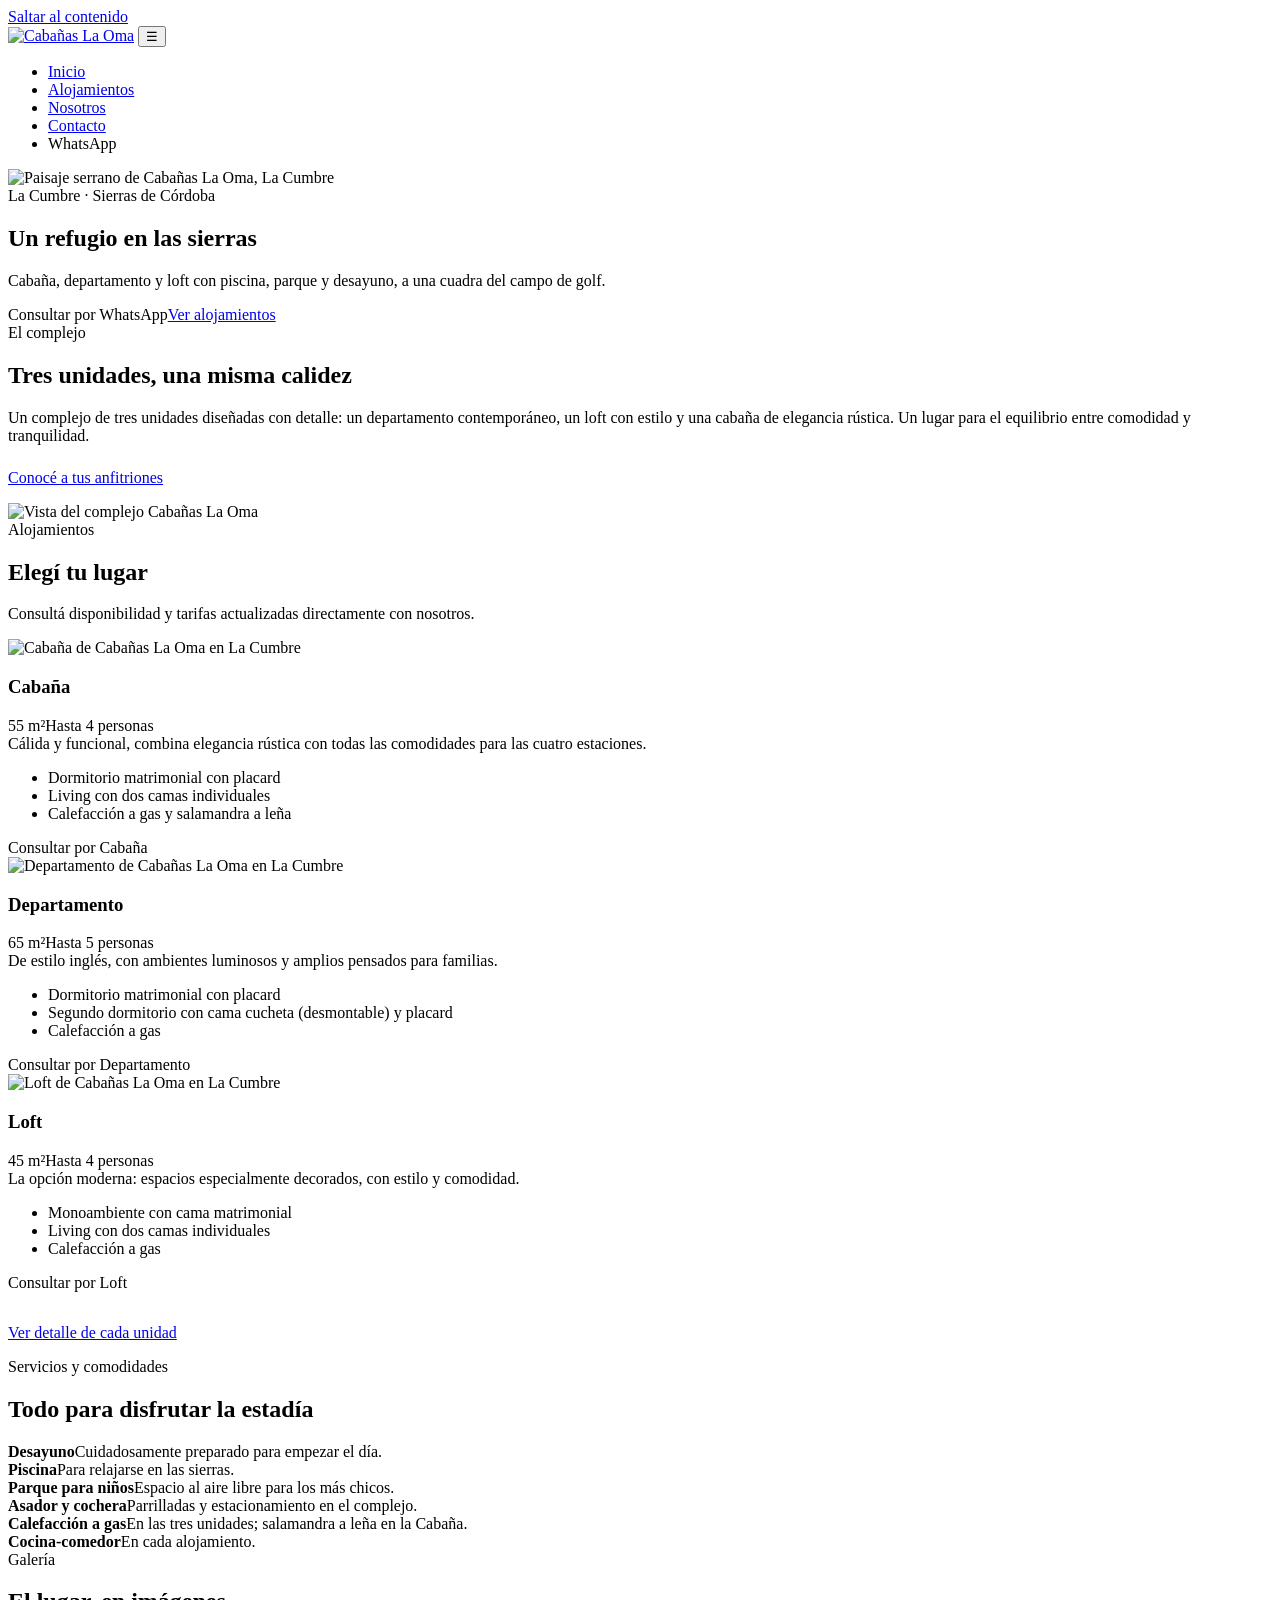
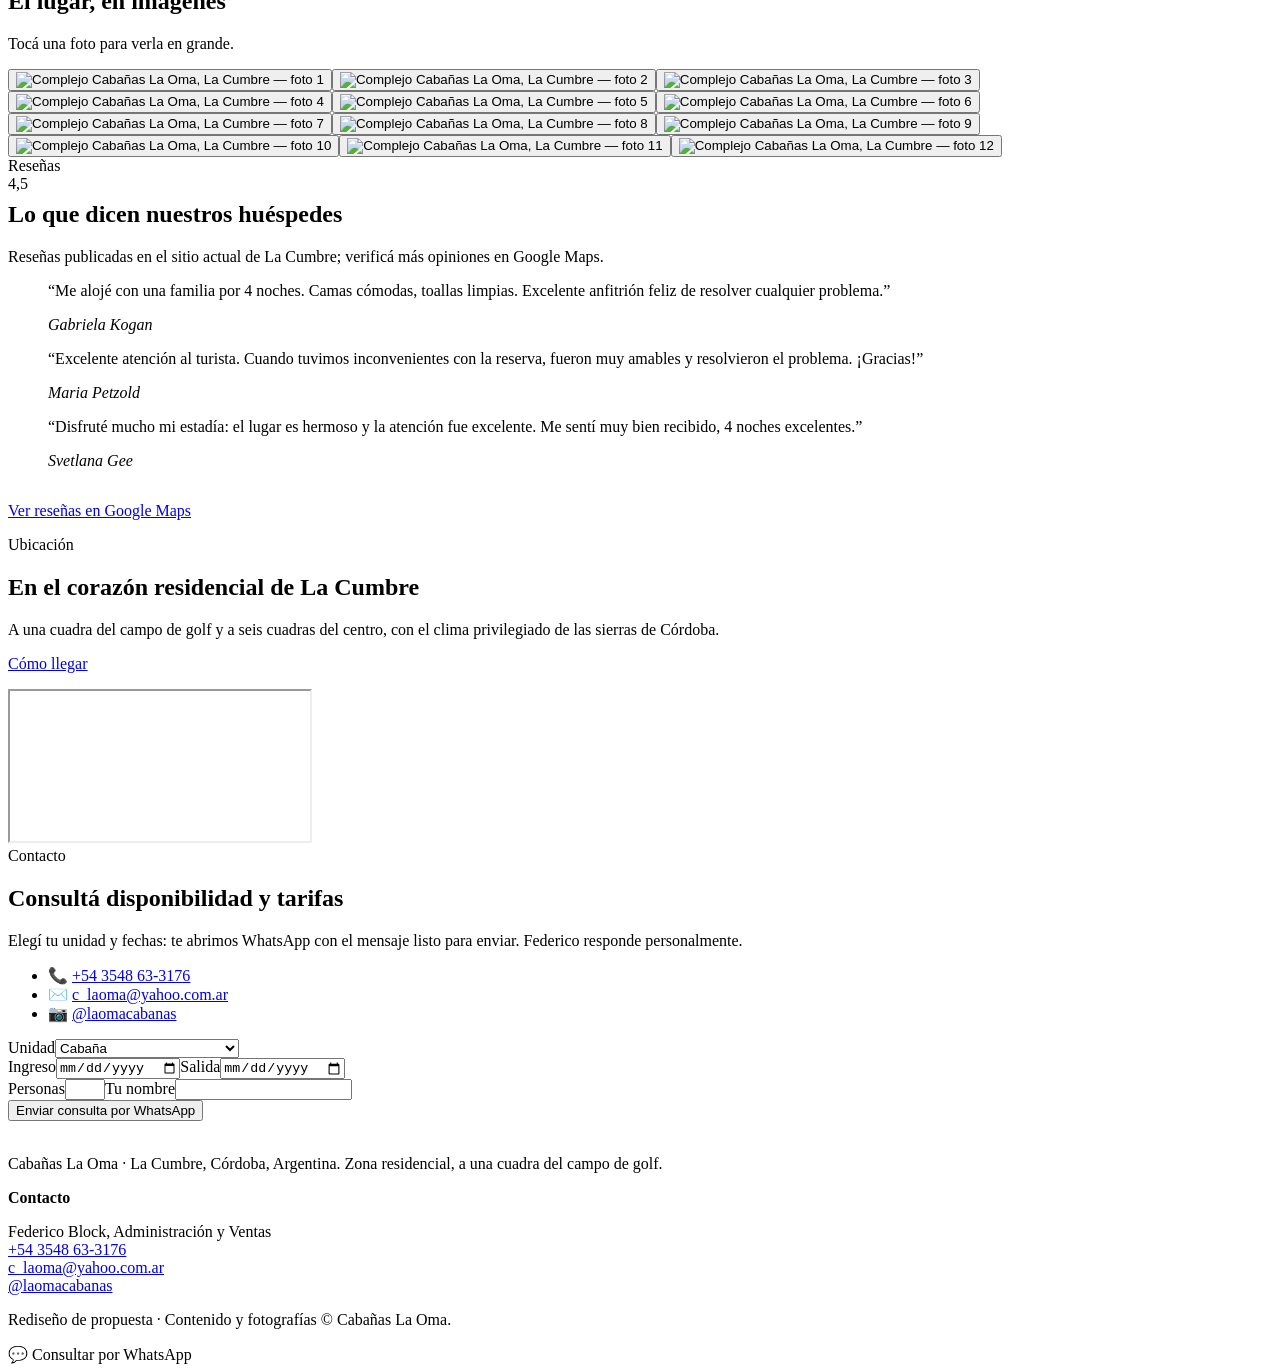
==== commit 2c4191c0: "rename" ====
--- a/index.html
+++ b/index.html
@@ -3,7 +3,7 @@
 <meta property="og:type" content="website"><meta property="og:title" content="Cabañas La Oma | Cabañas y alojamiento en La Cumbre, Córdoba"><meta property="og:description" content="Cabaña, departamento y loft con piscina, parque y desayuno en La Cumbre, Córdoba. A una cuadra del golf. Consultá disponibilidad por WhatsApp."><meta property="og:image" content="https://www.xn--cabaaslaoma-4db.com/images/img_4.jpg"><meta property="og:locale" content="es_AR">
 <meta name="theme-color" content="#2f4a3a"><link rel="preconnect" href="https://fonts.googleapis.com"><link rel="preconnect" href="https://fonts.gstatic.com" crossorigin>
 <link href="https://fonts.googleapis.com/css2?family=Cormorant+Garamond:wght@500;600&family=Jost:wght@400;500&display=swap" rel="stylesheet">
-<link rel="stylesheet" href="style.css"><script type="application/ld+json">{"@context":"https://schema.org","@type":"LodgingBusiness","name":"Cabañas La Oma","description":"Cabaña, departamento y loft con piscina, parque y desayuno en La Cumbre, Sierras de Córdoba.","url":"https://www.xn--cabaaslaoma-4db.com/","image":"https://www.xn--cabaaslaoma-4db.com/images/img_4.jpg","telephone":"+543548633176","email":"c_laoma@yahoo.com.ar","address":{"@type":"PostalAddress","addressLocality":"La Cumbre","addressRegion":"Córdoba","addressCountry":"AR"},"geo":{"@type":"GeoCoordinates","latitude":-30.986191,"longitude":-64.487271},"sameAs":["https://www.instagram.com/laomacabanas/"],"amenityFeature":[{"@type":"LocationFeatureSpecification","name":"Piscina","value":true},{"@type":"LocationFeatureSpecification","name":"Desayuno","value":true},{"@type":"LocationFeatureSpecification","name":"Cochera","value":true}]}</script></head><body>
+<link rel="stylesheet" href="css/style.css"><script type="application/ld+json">{"@context":"https://schema.org","@type":"LodgingBusiness","name":"Cabañas La Oma","description":"Cabaña, departamento y loft con piscina, parque y desayuno en La Cumbre, Sierras de Córdoba.","url":"https://www.xn--cabaaslaoma-4db.com/","image":"https://www.xn--cabaaslaoma-4db.com/images/img_4.jpg","telephone":"+543548633176","email":"c_laoma@yahoo.com.ar","address":{"@type":"PostalAddress","addressLocality":"La Cumbre","addressRegion":"Córdoba","addressCountry":"AR"},"geo":{"@type":"GeoCoordinates","latitude":-30.986191,"longitude":-64.487271},"sameAs":["https://www.instagram.com/laomacabanas/"],"amenityFeature":[{"@type":"LocationFeatureSpecification","name":"Piscina","value":true},{"@type":"LocationFeatureSpecification","name":"Desayuno","value":true},{"@type":"LocationFeatureSpecification","name":"Cochera","value":true}]}</script></head><body>
 <a class="skip" href="#main">Saltar al contenido</a>
 <header><div class="wrap nav"><a class="logo" href="index.html" aria-label="Cabañas La Oma, inicio"><img src="https://www.xn--cabaaslaoma-4db.com/images/img_15.png" alt="Cabañas La Oma" width="120" height="46"></a>
 <button class="burger" aria-label="Abrir menú" aria-expanded="false">☰</button>
